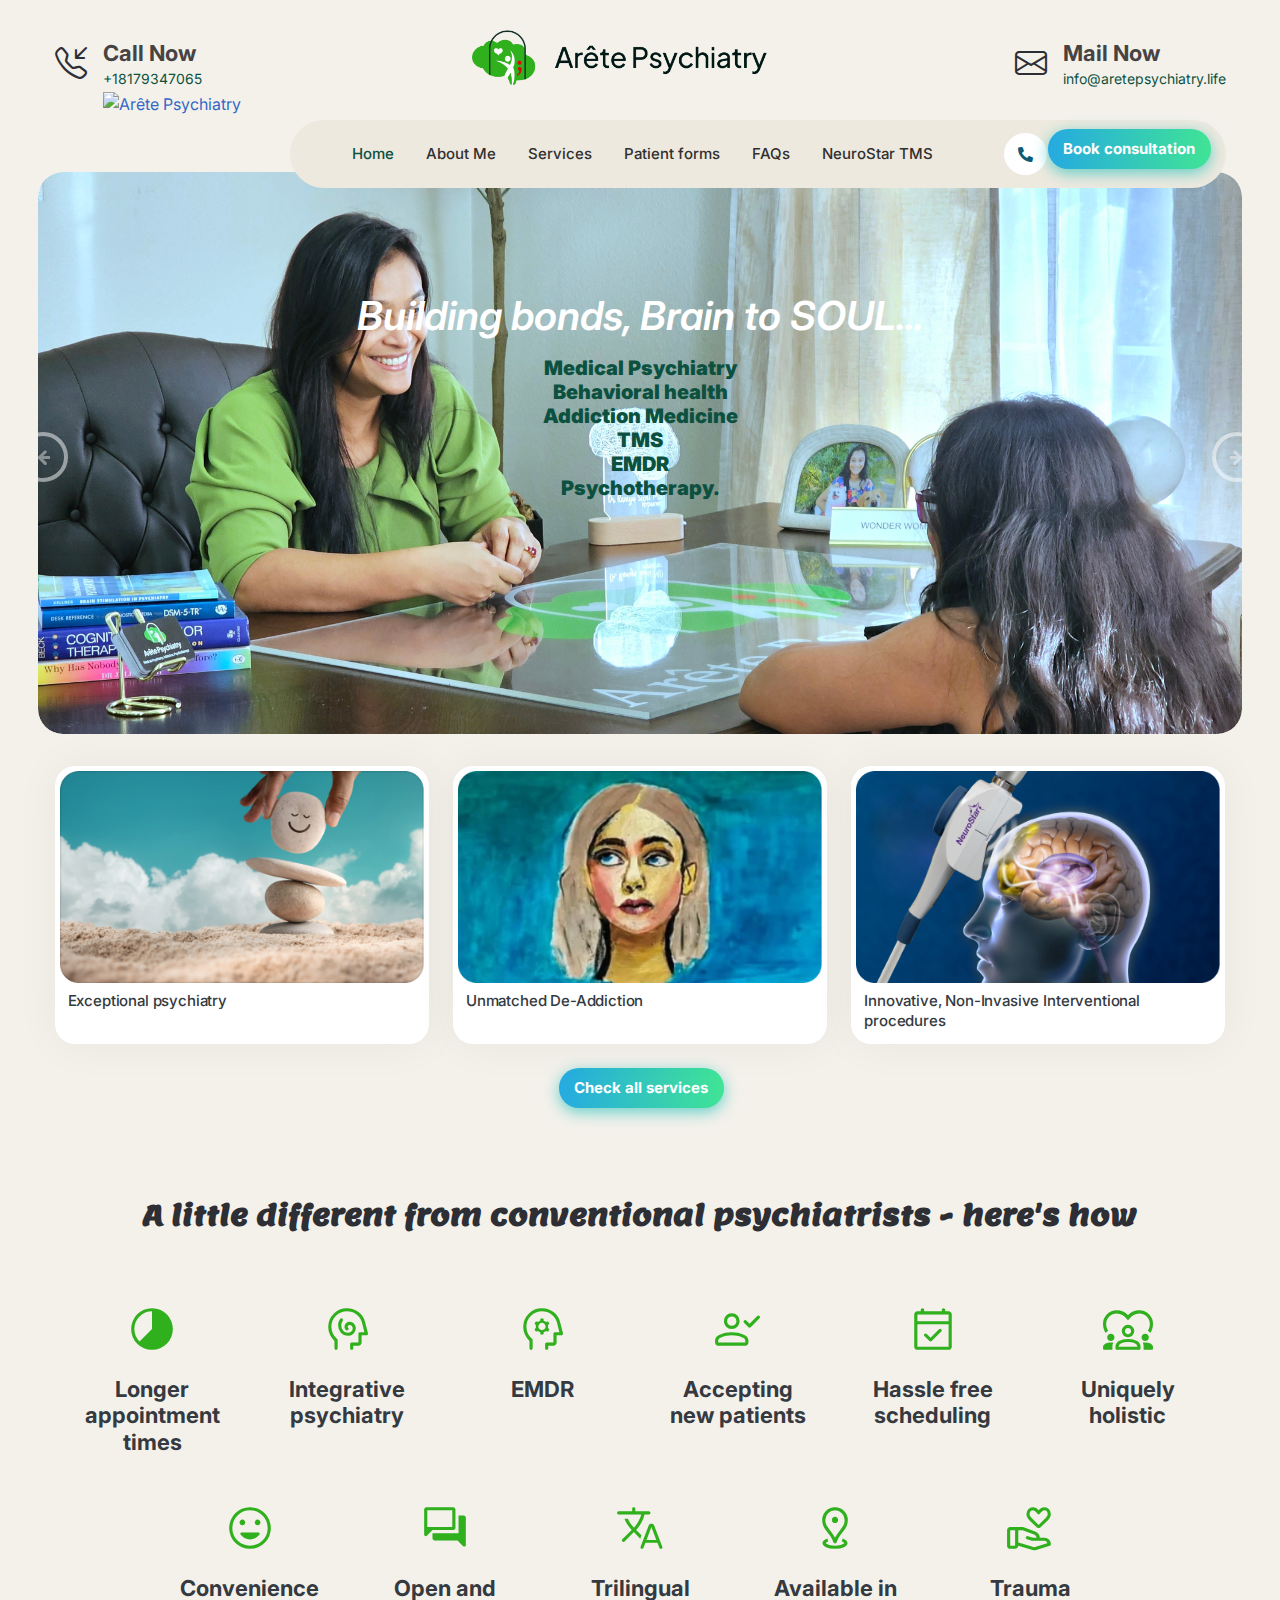
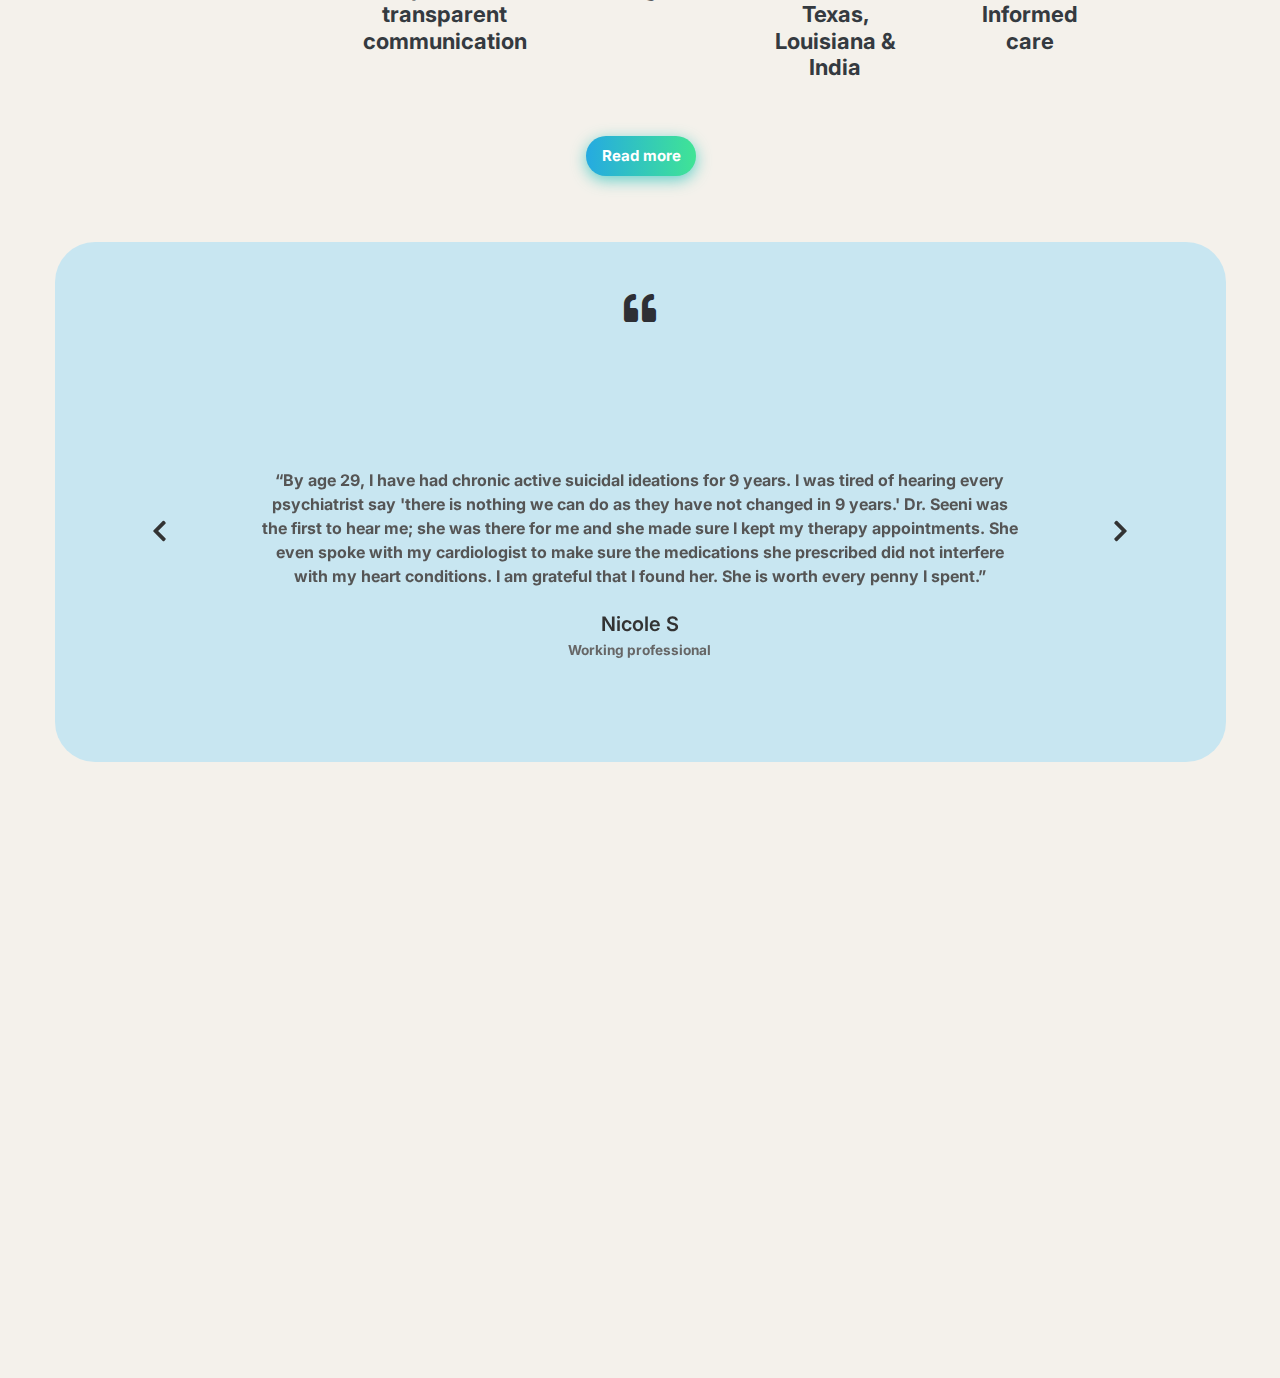
==== index.html @ b5127bcc "Update index.html" ====
<!DOCTYPE html>
<html lang="en">

<head>
    <meta charset="utf-8">
    <title>Arête Psychiatry</title>
    <link href="https://fonts.googleapis.com/css2?family=Inter:wght@400;700&display=swap" rel="stylesheet">
    <meta content="width=device-width, initial-scale=1.0" name="viewport">
    <meta content="" name="keywords">
    <meta content="" name="description">
        <meta name="description" content="At Arête, I believe that every person’s journey is unique. I offer psychiatric evaluations, De-addiction, Medication management,Psychotherapy,TMS,EMDR for adolescents, adults and family.">
        <link href=“https://aretepsychiatry.life/“ rel=”canonical”/>
    <!-- Favicon -->
    <link href="img/favicon.ico" rel="icon">

    <!-- Google Web Fonts -->
    <link rel="preconnect" href="https://fonts.googleapis.com">
    <link rel="preconnect" href="https://fonts.gstatic.com" crossorigin>

    <!-- Icon Font Stylesheet -->
    <link href="https://cdnjs.cloudflare.com/ajax/libs/font-awesome/5.10.0/css/all.min.css" rel="stylesheet">
    <link rel="stylesheet" href="https://cdn.jsdelivr.net/npm/bootstrap-icons@1.10.4/font/bootstrap-icons.css">
    <link rel="stylesheet" href="https://fonts.googleapis.com/css2?family=Material+Symbols+Rounded:opsz,wght,FILL,GRAD@24,400,1,0" />

    <!-- Libraries Stylesheet -->
    <link href="lib/animate/animate.min.css" rel="stylesheet">
    <link href="lib/owlcarousel/assets/owl.carousel.min.css" rel="stylesheet">

    <!-- Customized Bootstrap Stylesheet -->
    <link href="css/bootstrap.min.css" rel="stylesheet">

    <!-- Template Stylesheet -->
    <link href="css/style.css" rel="stylesheet">
    
    <link rel="preconnect" href="https://fonts.googleapis.com">
    <link rel="preconnect" href="https://fonts.gstatic.com" crossorigin>
    <link href="https://fonts.googleapis.com/css2?family=Lemon&family=Prosto+One&display=swap" rel="stylesheet">
<!-- Google tag (gtag.js) -->

<script async src="https://www.googletagmanager.com/gtag/js?id=G-SKR7056S4D"></script>
<script>
  window.dataLayer = window.dataLayer || [];
  function gtag(){dataLayer.push(arguments);}
  gtag('js', new Date());

  gtag('config', 'G-SKR7056S4D');
</script>

<script type="application/ld+json">
{
  "@context": "https://schema.org/",
  "@type": "WebSite",
  "name": "Arete Psychiatry",
  "url": "https://aretepsychiatry.life/",
  "potentialAction": {
    "@type": "SearchAction",
    "target": "https://aretepsychiatry.life/{search_term_string}psychiatrist in southlake texas, psychiatrist in southlake tx",
    "query-input": "required name=search_term_string"
  }
}
</script>

<script type="application/ld+json">
{
  "@context": "https://schema.org",
  "@type": "LocalBusiness",
  “@type”: “Psychiatry”,
  "name": "Arete Psychiatry",
  "image": "https://aretepsychiatry.life/img/logo-nav.png",
  "@id": "",
  "url": "https://aretepsychiatry.life/",
  "telephone": "+18179347065",
  "address": {
    "@type": "PostalAddress",
    "streetAddress": "305 Miron Drive, Southlake",
    "addressLocality": "Texas",
    "addressRegion": "TX",
    "postalCode": "76092",
    "addressCountry": "US"
  } ,
  "sameAs": "https://www.instagram.com/aretepsychiatry/" 
}
</script>


<link rel="stylesheet" href="css/fwslider.css" media="all">
	
</head>

<body>
    <!-- Spinner Start -->
    <div id="spinner"
        class="show bg-white position-fixed translate-middle w-100 vh-100 top-50 start-50 d-flex align-items-center justify-content-center">
        <div class="spinner-border text-primary" role="status" style="width: 3rem; height: 3rem;"></div>
    </div>
    <!-- Spinner End -->

    </div>
    <!-- Brand End -->
    
<div class="container-fluid bg-primary pt-4 pb-4 d-none d-lg-flex">
    <div class="container pb-2">
        <div class="d-flex align-items-center justify-content-between">
            <div class="d-flex mt-3">
                <i class="bi bi-telephone-inbound fs-2"></i>
                <div class="ms-3">
                    <h6 class="text-dark mb-0">Call Now</h6>

                  
                    <!-- Make phone number clickable -->
                    <a href="tel:+18179347065" class="btn-nkd">
                        <span>+18179347065</span>


                    </a>

                    <br>  <div> <a href='https://www.zocdoc.com/practice/ar-te-psychiatry-103509?lock=true&isNewPatient=false&referrerType=widget' target='_blank' title='Arête Psychiatry'><img src='https://offsiteSchedule.zocdoc.com/images/remote/zd_bookonline_162x48.png' alt='Arête Psychiatry' title='Arête Psychiatry' style='border:0'></a></div>
                </div>
            </div>
            <a href="index.html" class="navbar-brand">
                <img src="img/logo-nav.png" alt="" width="100%" height="56px">
            </a>                
            <div class="d-flex mt-3">
                <i class="bi bi-envelope fs-2"></i>
                <div class="ms-3">
                    <h6 class="text-dark mb-0">Mail Now</h6>
                    <!-- Make email address clickable -->
                    <a href="mailto:info@aretepsychiatry.life" class="btn-nkd">
                        <span>info@aretepsychiatry.life</span>
                    </a>
                </div>
            </div>
        </div>
    </div>
</div>

    <!-- Navbar Start -->
    <div class="container-fluid sticky-top">
        <div class="container">
            <nav class="navbar navbar-expand-lg navbar-light bg-nav py-lg-0 px-lg-3">
                <a href="index.html" class="navbar-brand">
                    <img src="img/logo-nav.png" alt="" width="100%" height="56px" id="logo-image">
                </a>
            
                <div type="button" class="navbar-toggler me-0" data-bs-toggle="collapse" data-bs-target="#navbarCollapse">
                    <span class="navbar-toggler-icon"></span>
                 </div>
                
                <div class="collapse navbar-collapse" id="navbarCollapse">
                    <div class="navbar-nav ms-auto">
                        <a href="index.html" class="nav-item nav-link active">Home</a>
                        <a href="about.html" class="nav-item nav-link">About Me</a>
                        <a href="service.html" class="nav-item nav-link">Services</a>
                        <a href="patient.html" class="nav-item nav-link">Patient forms</a>
                        <a href="faqs.html" class="nav-item nav-link">FAQs</a>
                        <a href="tms.html" class="nav-item nav-link">NeuroStar TMS</a>
                    </div>
                    <div class="ms-auto d-none d-lg-flex">
                        <a class="btn btn-sm-square btn-secondary ms-2" href="tel:817.934.7065"><i class="fas fa-phone-alt"></i></a>                    </div>
 <div class="buttons"><button class="btn-hover color-1"><a href="https://intakeq.com/new/4sfupn" target="_blank">Book consultation</a></button></div><div class="clear"></div>

</div>
</nav>
</div>
</div>
<!-- Navbar End -->

<div id="fwslider">
<div class="slider_container">

<!--slide1-->
<div class="slide"> <img src="img/carousel-7.jpg"><div class="slide_content">
<div class="slide_content_wrap"><div class="col-lg-12 text-start">
<!--<h1 class="text-white animated slideInRight mb-3">Arête Psychiatry</br></h1> -->
<h1 class="text-white animated slideInRight mb-3" ><i>Building bonds, Brain to SOUL...</i></h1>
<h5 class="text-black animated slideInRight mb-3"><b>
Medical Psychiatry<br>
Behavioral health<br>
Addiction Medicine<br>
TMS<br>
EMDR<br>
Psychotherapy.
</div></div></div></div>

<div class="slide"><img src="img/carousel-8.jpg"><div class="slide_content">
<div class="slide_content_wrap"><div class="col-lg-7 text-start"></div></div></div></div>

<!--slide2-->
<div class="slide"><img src="img/carousel-9.jpg"><div class="slide_content">
<div class="slide_content_wrap"><div class="col-lg-7 text-start"></div></div></div></div>

<!--slide3-->
<!--<div class="slide"><img src="img/carousel-11.jpg"><div class="slide_content">
<div class="slide_content_wrap"><div class="col-lg-7 text-start"></div></div></div></div>-->

<div class="slide"><img src="img/carousel-10.jpg"><div class="slide_content">
<div class="slide_content_wrap"><div class="col-lg-7 text-start"></div></div></div></div>

<div class="slide"><img src="img/carousel-12.jpg"><div class="slide_content">
<div class="slide_content_wrap"><div class="col-lg-7 text-start"></div></div></div></div>

<!--slide4-->
<div class="slide">
<video style="border-radius:25px;" width="100%" controls><source src="img/RamyaVideo.mp4" type="video/mp4" /></video></div>

<!--slideend-->
</div><div class="slidePrev"><span></span></div>
<div class="slideNext"><span></span></div></div>

<div class="clear"></div>

<br>
    <div class="btn-container" style="position: fixed; bottom: 10px; left: 50%; transform: translateX(-50%); z-index: 999; width: 93%; display: flex; justify-content: space-around;">
        <a href="tel:+18179347065" class="btn-floating-bottom"><strong>Call Now</strong></a>
        <a href="https://intakeq.com/new/4sfupn" class="btn-floating-bottom"><strong>Book consultation</strong></a>
  </div>
    
     <!-- Service Start -->
    <div class="container-fluid container-service py-2" style="top:0px;">
        <div class="container py-5 ">
            <div class="row g-4">
                <div class="col-lg-4 col-md-6 wow fadeInUp" onClick= "" data-wow-delay="0.1s" data-bs-toggle="modal" data-bs-target="#anxietyModal">
                    <div class="service-item">
                        <a href="#">
                        <img class="img-fluid w-100 mb-2" src="img/services/mental-health.png" alt="">
                        <p class="mb-2 px-2 service-text">Exceptional psychiatry</p> </a>
                    </div>
                </div>

                <!-- Anxiety Modal -->
                <div class="modal fade" id="anxietyModal" tabindex="-1" aria-labelledby="anxietyModalLabel" aria-hidden="true">
                    <div class="modal-dialog modal-dialog-centered custom-modal-dialog">
                        <div class="modal-content custom-modal-content">
                            <div class="modal-header">
                                <h5 class="modal-title" id="derpressionModalLabel">Exceptional psychiatry</h5>
                                <button type="button" class="btn-close" data-bs-dismiss="modal" aria-label="Close"></button>
                            </div>
                            <div class="modal-body">
                                <p>Most of the physicians use "Evidence based medicine"- I follow "Evidence INFORMED medicine. ". What this means is, not only do I utilize numerous publications, evidence and research, I will custom make the treatment plans for you based on your bio-psycho-socio-economic-nutrition needs. This forms a core part of "Integrative Psychiatry".
                                  <br>

With Integrative Psychiatry, the healing process reaches exponential results. The benefits for you are that you heal and grow from within. I will address the issue specific to you, in a SAFE space. I am only a resource that can help you be a better version of yourself; so there is no disruption in your relationships- be it friend, family or significant other.</p>

                            </div>
                            <div class="modal-footer">
                                <button type="button" class="btn btn-secondary" data-bs-dismiss="modal">Close</button>
                            </div>
                        </div>
                    </div>
                </div>
                <div class="col-lg-4 col-md-6 wow fadeInUp" onClick= "" data-wow-delay="0.1s" data-bs-toggle="modal" data-bs-target="#depressionModal">
                    <div class="service-item">
                            <a href="#">
                            <img class="img-fluid w-100 mb-2" src="img/services/CD.png" alt="">
                            <h6 class="mb-2 px-2 service-text">Unmatched De-Addiction</h6> </a>
                    </div>
                </div>
                
                <!-- Depression Modal -->
                <div class="modal fade" id="depressionModal" tabindex="-1" aria-labelledby="depressionModalLabel" aria-hidden="true">
                    <div class="modal-dialog modal-dialog-centered custom-modal-dialog">
                        <div class="modal-content custom-modal-content">
                            <div class="modal-header">
                                <h5 class="modal-title" id="derpressionModalLabel">Unmatched De-Addiction</h5>
                                <button type="button" class="btn-close" data-bs-dismiss="modal" aria-label="Close"></button>
                            </div>
                            <div class="modal-body">
                              <p>“Addiction is a brain disease- NOT A MORAL ISSUE”. At Arête Psychiatry, we cannot stress more on this statement. We offer evidence informed, FDA approved, treatment. Combined with therapy and lifestyle changes, it will help minimize relapse. Addiction is a disease where relapse is a rule... But so is RECOVERY.

                                  <br>
                                  Our experts at Arête, will help navigate you through this roller-coaster ride, combining medications with therapy and a very close follow up.<br>
 Our providers attend seminars on various Psychedelics from time to time, in order to provide them with the most uptodate developments in the field. This will be applied to their patients, so they can have the maximum benefits at minimal side effects. Currently, Arête offers treatment in the following addiction disorders:

 <br>
 Alcohol use disorder

 <br>
 Opioid use disorder

 <br>
 Cannabis use disorder

 <br>
 Smoking Cessation</p>
                                
                            </div>
                            <div class="modal-footer">
                                <button type="button" class="btn btn-secondary" data-bs-dismiss="modal">Close</button>
                            </div>
                        </div>
                    </div>
                </div>
                <div class="col-lg-4 col-md-6 wow fadeInUp" onClick= "" data-wow-delay="0.1s" data-bs-toggle="modal" data-bs-target="#nutritionModal">
                    <div class="service-item">
                        <a href="tms.html">
                        <img class="img-fluid w-100 mb-2" src="img/services/Property 1=Variant21.png" alt="">
                        <h6 class="mb-2 px-2 service-text">Innovative, Non-Invasive Interventional procedures</h6></a>
                    </div>
                </div>
                <!-- Nutrition Modal -->
                
                
                <div class="d-flex justify-content-center mt-4">
<div class="buttons"><button class="btn-hover color-1"><a href="service.html" >Check all services</a></button></div>                </div>
       
              
        </div>
    </div>
    <!-- Service End -->

    


   
   

<!-- Features Start -->
<div class="container-fluid py-5">
    <div class="container ">
        <div class="row justify-content-center">
            <div class="col-lg-12 col-sm-12 col-md-12 ">
                <div class="text-center pb-4 wow fadeIn ">
                    <h3 style="font-family: Lemon"><b> A little different from conventional psychiatrists - here's how</b></h3>
                </div>
            </div>
        </div>

        <div class="row justify-content-center g-0">
            <div class="col-lg-2 col-sm-2 col-md-3 wow fadeIn" data-wow-delay="0.1s">
                <div class="h-100 p-3 text-center">
                    <div class="mb-3">
                        <span class="material-symbols-rounded" style="font-size: 50px; color: #30B01D;">
                            clock_loader_60
                            </span>                    </div>
                    <h6 class="mb-3" style="color: var(--bs-gray-dark);">Longer appointment<br>times</h6>
                </div>
            </div>

            <div class="col-lg-2 col-sm-2 col-md-3 wow fadeIn" data-wow-delay="0.3s">
                <div class="text-center h-100 p-3">
                    <div class="mb-3">
                        <span class="material-symbols-rounded" style="font-size: 50px; color: #30B01D;">cognition</span>
                    </div>
                    <h6 class="mb-3" style="color: var(--bs-gray-dark);">Integrative<br>psychiatry</h6>
                </div>
            </div>

            <div class="col-lg-2 col-sm-2 col-md-3 wow fadeIn" data-wow-delay="0.3s">
                <div class="text-center h-100 p-3">
                    <div class="mb-3">
                        <span class="material-symbols-rounded" style="font-size: 50px; color: #30B01D;">psychology</span>
                    </div>
                    <h6 class="mb-3" style="color: var(--bs-gray-dark);">EMDR</h6>
                </div>
            </div>

            <div class="col-lg-2 col-sm-2 col-md-3 wow fadeIn" data-wow-delay="0.3s">
                <div class="text-center h-100 p-3">
                    <div class="mb-3">
                        <span class="material-symbols-rounded" style="font-size: 50px; color: #30B01D;">person_check</span>
                    </div>
                    <h6 class="mb-3" style="color: var(--bs-gray-dark);">Accepting<br>new patients</h6>
                </div>
            </div>

            <div class="col-lg-2 col-sm-2 col-md-3 wow fadeIn" data-wow-delay="0.5s">
                <div class="text-center h-100 p-3">
                    <div class="mb-3">
                        <span class="material-symbols-rounded" style="font-size: 50px; color: #30B01D;">
                            event_available
                            </span>                    </div>
                    <h6 class="mb-3" style="color: var(--bs-gray-dark);">Hassle free<br>scheduling</h6>
                </div>
            </div>

            <div class="col-lg-2 col-sm-2 col-md-3 wow fadeIn" data-wow-delay="0.5s">
                <div class="text-center h-100 p-3">
                    <div class="mb-3">
                        <span class="material-symbols-rounded" style="font-size: 50px; color: #30B01D;">
                            diversity_1
                            </span>                    </div>
                    <h6 class="mb-3" style="color: var(--bs-gray-dark);">Uniquely<br>holistic</h6>
                </div>
            </div>

            <div class="col-lg-2 col-sm-2 col-md-3 wow fadeIn" data-wow-delay="0.7s">
                <div class="text-center h-100 p-3">
                    <div class="mb-3">
                        <span class="material-symbols-rounded" style="font-size: 50px; color: #30B01D;">
                            mood
                            </span>                    </div>
                    <h6 class="mb-3" style="color: var(--bs-gray-dark);">Convenience</h6>
                </div>
            </div>
            <div class="col-lg-2 col-sm-2 col-md-3 wow fadeIn" data-wow-delay="0.5s">
                <div class="text-center h-100 p-3">
                    <div class="mb-3">
                        <span class="material-symbols-rounded" style="font-size: 50px; color: #30B01D;">
                            forum
                            </span>                    </div>
                    <h6 class="mb-3" style="color: var(--bs-gray-dark);">Open and transparent <br>communication</h6>
                </div>
            </div>

            <div class="col-lg-2 col-sm-2 col-md-3 wow fadeIn" data-wow-delay="0.5s">
                <div class="text-center h-100 p-3">
                    <div class="mb-3">
                        <span class="material-symbols-rounded" style="font-size: 50px; color: #30B01D;">
                            translate
                            </span>                    </div>
                    <h6 class="mb-3" style="color: var(--bs-gray-dark);">Trilingual</h6>
                </div>
            </div>

            <div class="col-lg-2 col-sm-2 col-md-3 wow fadeIn" data-wow-delay="0.5s">
                <div class="text-center h-100 p-3">
                    <div class="mb-3">
                        <span class="material-symbols-rounded" style="font-size: 50px; color: #30B01D;">
                            distance
                            </span>                    </div>
                    <h6 class="mb-3" style="color: var(--bs-gray-dark);">Available in Texas, <br>Louisiana & India </h6>
                </div>
            </div>

            <div class="col-lg-2 col-sm-2 col-md-3 wow fadeIn" data-wow-delay="0.7s">
                <div class="text-center h-100 p-3">
                    <div class="mb-3">
                        <span class="material-symbols-rounded" style="font-size: 50px; color: #30B01D;">
                            volunteer_activism
                            </span>                    </div>
                    <h6 class="mb-3" style="color: var(--bs-gray-dark);">Trauma Informed<br>care</h6>
                </div>
            </div>

           <!-- Read More button -->

            <div class="d-flex justify-content-center mt-4">
<div class="buttons"><button class="btn-hover color-1"><a href="service.html" >Read more</a></button></div></div>
</div>

            <!-- Modal -->
            <div class="modal fade" id="readMoreModal" tabindex="-1" aria-labelledby="readMoreModalLabel" aria-hidden="true">
                <div class="modal-dialog modal-dialog-centered custom-modal-dialog">
                    <div class="modal-content custom-modal-content">
                        <div class="modal-header">
                            <h5 class="modal-title" id="readMoreModalLabel">We are a little different from conventional psychiatrists
                            </h5>
                            <button type="button" class="btn-close" data-bs-dismiss="modal" aria-label="Close"></button>
                        </div>
                        <div class="modal-body">
                            <!-- Your content here -->
                            <h5> Longer appointment times:</h5><p> The process starts with either a 75 minute, 90 minute, or 2 hour initial consultation where we go over your past treatments, current concerns, and take a deep dive together to try and understand the root of the problem. We may recommend medication, therapy, lab testing, supplements, and behavioral treatments to try and get you feeling better as efficiently and as quickly as possible. Follow-ups are a minimum of 25-30 minutes, and up to 50 minutes for more comprehensive review, or psychotherapy in addition to medical treatment.
                            So — if you are looking for both therapy and medication, aren’t sure what you need, or are just looking for someone to treat you the way YOU want to be treated, you’re in the right place.</p>
                            
                            <h5> Integrative Psychiatry:</h5><p> Supplements, plant-based medicine, and nutraceutical treatments are excellent complements or alternatives to medications. Oftentimes, these interventions allow us to use medication for a shorter time, or be able to use lower doses. We also provide and interpret functional lab testing to better investigate nutrient deficiencies and root causes of complicated or distressing symptoms.</p>
                            
                            <h5>Hassle fee scheduling:</h5><p>Sometimes one of the most frustrating things about getting medical care is not being able to get in touch with your provider when you need them. Rest assured, you will NOT have to navigate a complicated phone tree to get in touch with your provider for questions, scheduling appointments, or refills. </p>
                            <p>We have a streamlined technological system that makes it easy to get started working together, and you can contact us directly when you have questions, concerns, or a request. Forget about voicemails that seem to go into the abyss - you can get in touch with your provider directly!</p>
                            
                            
                            <h5>Convenience:</h5>
                            <p>We offer all sessions via telehealth to fit your busy schedule. We have also streamlined our online systems to make the process from initial contact to ongoing treatment intuitive and easy to navigate. </p>
                            
                            <h5>Trauma Informed Care:</h5>
                            <p>It may seem obvious that all psychiatry should be trauma-informed, but our experience is that it isn’t. Many psychiatric providers don’t think about this and they end up giving recommendations you don’t trust, because… </p>
                            
                            <ol>
                            <li>It feels like they never actually listened to you</li>
                            <li>They didn’t give you time to ask questions</li>
                            <li>They didn’t create a safe space where you felt okay to disagree with them. </li>
                            </ol>
                            
                            <p>We know how important it is to give you control, empowerment, and safety from the very beginning. We will take as much time as is needed to listen to what is important to you, make sure you understand the recommendations we’re giving, and give you the chance to ask questions, share concerns, or talk about alternatives.</p>
                            
                                                    </div>
                        <div class="modal-footer">
                            <button type="button" class="btn btn-secondary" data-bs-dismiss="modal">Close</button>
                        </div>
                    </div>
                </div>
            </div>


        </div>
    </div>
</div>
<!-- Features End -->


<!-- Testimonials start -->
    <div class="container">
      <div class="blue-container testimonial-section">
        <div class="text-center">
            <i class="fas fa-quote-left fa-2x"></i>
            <div class="section-header text-center wow fadeIn">
                <h3><b>What Clients Say!</b></h3>
            </div>
        </div>
                <div id="testimonialCarousel" class="carousel slide" data-bs-ride="carousel">
            <div class="carousel-inner">
                <div class="carousel-item active">
                    <div class="testimonial-card">
                        <p class="testimonial-text fs-5 mb-4">“By age 29, I have had chronic active suicidal ideations for 9 years. I was tired of hearing every psychiatrist say 'there is nothing we can do as they have not changed in 9 years.' Dr. Seeni was the first to hear me; she was there for me and she made sure I kept my therapy appointments. She even spoke with my cardiologist to make sure the medications she prescribed did not interfere with my heart conditions. I am grateful that I found her. She is worth every penny I spent.”</p>
                        <div class="testimonial-author">
                            <div class="author-details">
                                <h5 class="author-name pb-1">Nicole S</h5>
                                <p class="author-title">Working professional</p>
                            </div>
                        </div>
                    </div>
                </div>
                
                <div class="carousel-item">
                    <div class="testimonial-card">
                        <p class="testimonial-text fs-5 mb-4">"When my depression deepened at 16 and I started to show physical symptoms, I found Dr. Seeni. She put me on medications at minimal dosages, worked with me during the side effects, and had family sessions with us. Today, my parents are no longer ashamed of my symptoms, my confidence has significantly improved, and I have re-enrolled myself in college."</p>
                        <div class="testimonial-author">
                            <div class="author-details">
                                <h5 class="author-name pb-1">Juma F</h5>
                                <p class="author-title">College student</p>
                            </div>
                        </div>
                    </div>
                </div>

                <div class="carousel-item">
                    <div class="testimonial-card">
                        <p class="testimonial-text fs-5 mb-4">“I have been fortunate to meet Dr. Seeni today on a follow-up visit, who was able to explain my symptoms in my language, answer all my questions in simple words, and prescribe medication for me, all in the limited time she was given. I was awed at her efficiency.”</p>
                        <div class="testimonial-author">
                            <div class="author-details">
                                <h5 class="author-name pb-1">Rabia F</h5>
                                <p class="author-title">Home maker</p>
                            </div>
                        </div>
                    </div>
                </div>

                <div class="carousel-item">
                    <div class="testimonial-card">
                        <p class="testimonial-text fs-5 mb-4">“When I met Dr. Seeni, I received a startling surprise that she was very technically competent, much more than all my previous psychiatrists. Dr. Seeni was patient and provided excellent guidance for us to explore further, on my very difficult case - I have chronic severe bipolar depression since I was 27 - with no medication efficacy success - 39 medications. She has been the only MD to understand the chronic, over-the-limit dosage risks, drug negative interaction, and long-term excessive dosage organic damage risks. I was greatly impressed by the concise and overall superior treatment.”</p>
                        <div class="testimonial-author">
                            <div class="author-details">
                                <h5 class="author-name pb-1">Ronn W</h5>
                                <p class="author-title">Enterpreneur</p>
                            </div>
                        </div>
                    </div>
                </div>

                <div class="carousel-item">
                    <div class="testimonial-card">
                        <p class="testimonial-text fs-5 mb-4">“Dr. Seeni was kind and provided me with treatment and medical care, although I came in after hours for my appointment. I really appreciate her consideration and for going the extra mile for me.”</p>
                        <div class="testimonial-author">
                            <div class="author-details">
                                <h5 class="author-name pb-1">Clark C</h5>
                                <p class="author-title">Caregiver to a dementia patient</p>
                            </div>
                        </div>
                    </div>
                </div>



            </div>
            <a class="testimonial-control-prev left-arrow" href="#testimonialCarousel" role="button" data-bs-slide="prev">
                <span class="fas fa-chevron-left"></span>
            </a>
            <a class="testimonial-control-next right-arrow" href="#testimonialCarousel" role="button" data-bs-slide="next">
                <span class="fas fa-chevron-right"></span>
            </a>
            
        </div>
    </div>
    </div>
    
</div>

<!-- Testimonials end -->




 
    <!-- Footer Start -->
    <div class="container-fluid footer position-relative text-black-50 py-5 wow fadeIn" data-wow-delay="0.1s">
        <div class="container">
            <div class="row justify-content-center py-5">
                <div class="col-lg-10">
                    <div class="row g-5">
			    <br>	<div> <a href='https://www.zocdoc.com/practice/ar-te-psychiatry-103509?lock=true&isNewPatient=false&referrerType=widget' target='_blank' title='Arête Psychiatry'><img src='https://offsiteSchedule.zocdoc.com/images/remote/zd_bookonline_162x48.png' alt='Arête Psychiatry' title='Arête Psychiatry' style='border:0'></a></div><br>

                        <!-- Column 1: Links -->
                        <div class="col-md-4">
                            <h4 class="text-dark mb-3">Links</h4>
                            <ul class="list-unstyled">
                                <a href="https://www.nami.org/#" target="_blank"><li class="btn-nkd pb-1">National Alliance on Mental Illness</li></a>
                                <a href="https://www.dbsalliance.org/" target="_blank"><li class="btn-nkd pb-1">Depression and Bipolar Support Alliance</li></a>
                                <a href="https://www.nimh.nih.gov/index.shtml" target="_blank"><li class="btn-nkd pb-1">National Institute of Mental Health</li></a>
                                <a href="https://www.psychiatry.org/patients-families" target="_blank"><li class="btn-nkd pb-1">American Psychiatric Association</li></a>
                            </ul>
            
                            <p class="text-dark mb-1"><b>Crisis Resources</b></p>
                            <ul class="list-unstyled">
                                <a href="https://suicidepreventionlifeline.org/" target="_blank"><li class="btn-nkd pb-1">National Suicide Prevention Lifeline<br>(1-800-273-TALK)</li></a>
                                <a href="https://hhs.texas.gov/services/mental-health-substance-use/mental-health-crisis-services" target="_blank"><li class="btn-nkd pb-1">Texas HHS Mental Health Crisis Services</li></a>
                                <a href="http://www.mhmrtc.org/Services/Mental-Health-Services/Crisis-Relief" target="_blank"><li class="btn-nkd pb-1">MHMR Crisis Relief</li></a>
                            </ul>                    
                        </div>

                         <!-- Column 2: Office Hours -->
                         <div class="col-md-4">
                            <h4 class="text-dark mb-3">Office Hours</h4>
			
				 
                            <p>Mondays - 9AM - 3PM<br>
                                Tuesdays - 7AM - 9AM<br>
                                Wednesdays -  8AM - 6 PM<br>
                                Thursdays - 7AM - 9AM<br>
                                Fridays - 9AM - 3 PM <br></p>
                            Weekends and holidays
                                <ul class="list-unstyled">
                                    <a href="https://intakeq.com/new/4sfupn"><li class="btn-nkd">Request here</li></a>
                                </ul>                   
 <div class="buttons"><button class="btn-hover color-1"><a href="https://intakeq.com/new/4sfupn" target="_blank">Patient portal</a></button></div>                                
                            </div>



                         <!-- Column 3: Office Address -->
                         <div class="col-md-4">
                            <h4 class="text-dark mb-3">Office</h4>
                            <img class="img-fluid w-50 mb-2" src="img/logo-footer.svg" alt="">
            
                            <p><b>Address</b><br>
                            Arête Psychiatry<br>
                            305 Miron Drive,<br>
                            Southlake, TX-76092.
                            <ul class="list-unstyled">
                                <a href="https://maps.app.goo.gl/N9bVZNbTTidc713r9?g_st=iw" target="_blank"><li class="btn-nkd">Directions</li></a>
                            </ul>  </p>
                            <p><b>Contact information</b><br>
                               Phone number: 817.934.7065 <br>
                               Fax number: 817.612.3600
                            </p>
                            <div class="d-flex mt-2">
                                <a class="btn btn-lg-square btn-primary me-3" href="https://www.facebook.com/APMHC" target="_blank">
                                    <i class="fab fa-facebook-f"></i>
                                </a>
                                <a class="btn btn-lg-square btn-primary me-2" href="https://www.instagram.com/aretepsychiatry/" target="_blank">
                                    <i class="fab fa-instagram"></i>
                                </a>
                            </div>
                        </div>

                    </div>
                </div>
            </div>
        </div>
    </div>
    <!-- Footer End -->






    <!-- Copyright Start -->

    <div class="container-fluid footer position-relative text-black-50 wow fadeIn mb-6" data-wow-delay="0.1s">
        <div class="container">
            <div class="row justify-content-center">
                <div class="col-lg-10">
                    <div class="row">
                <div class="text-dark mb-5">
                    <p class="mb-0 footer-link">Copyright © 2024 Arête Psychiatry. All rights reserved.</p>
                    <a href="privacy_policy.html" class="footer-link">Privacy Policy and Medical Disclaimer</a>
                </div>
            </div>
        </div>
    </div>
   
    <!-- Copyright End -->





  
    <!-- JavaScript Libraries -->
    <script src="js/jquery.min.js"></script>
<script src="js/jquery-ui.min.js"></script>
<script src="js/fwslider.js"></script>
    <script src="https://cdn.jsdelivr.net/npm/bootstrap@5.0.0/dist/js/bootstrap.bundle.min.js"></script>

    <script src="https://stackpath.bootstrapcdn.com/bootstrap/4.5.2/js/bootstrap.bundle.min.js"></script>

    <script src="lib/wow/wow.min.js"></script>
    <script src="lib/easing/easing.min.js"></script>
    <script src="lib/waypoints/waypoints.min.js"></script>
    <script src="lib/counterup/counterup.min.js"></script>
    <script src="lib/owlcarousel/owl.carousel.min.js"></script>

    <!-- Template Javascript -->
    <script src="js/main.js"></script>
    <script>


	document.querySelector('.video-play-button').addEventListener('click', function(e) {
    e.preventDefault();
    var video = this.previousElementSibling; // Assuming the video is immediately before the button in the DOM
    if (video.paused) {
        video.play();
        this.style.display = 'none'; // Hide play button
    } else {
        video.pause();
        this.style.display = 'block'; // Show play button
    }
});
    
$(document).ready(function () {
    $('.video-play-button').click(function(e) {
        e.preventDefault();
        var video = $(this).siblings('video')[0]; // Get the video element
        if (video.paused) {
            // Play the video
            video.play();
            $(this).fadeOut(); // Hide the play button

            // Request Fullscreen for the video
            if (video.requestFullscreen) {
                video.requestFullscreen();
            } else if (video.mozRequestFullScreen) { /* Firefox */
                video.mozRequestFullScreen();
            } else if (video.webkitRequestFullscreen) { /* Chrome, Safari & Opera */
                video.webkitRequestFullscreen();
            } else if (video.msRequestFullscreen) { /* IE/Edge */
                video.msRequestFullscreen();
            }
        }
    });

    // Listen for the video being paused or ended
    $('video').on('pause ended', function() {
        $(this).siblings('.video-play-button').fadeIn(); // Show the play button again
    });
});


    </script>


</body>

</html>
---- css/style.css ----
/********** Template CSS **********/
.back-to-top {
  position: fixed;
  display: none;
  right: 30px;
  bottom: 30px;
  z-index: 99;
  opacity: 0% !important;
}

.body-modal-open {
  overflow: hidden;
  position: fixed;
  width: 100%;
}

.fw-medium {
  font-weight: 500;
}

.blue-container {
  background-color: #c8e6f1;
}

/*** Spinner ***/
#spinner {
  opacity: 0;
  visibility: hidden;
  transition: opacity 0.5s ease-out, visibility 0s linear 0.5s;
  z-index: 99999;
}

#spinner.show {
  transition: opacity 0.5s ease-out, visibility 0s linear 0s;
  visibility: visible;
  opacity: 1;
}

/*** Button ***/
.btn {
  transition: 0.5s;
  font-weight: 500;
}

.btn.btn-primary {
  font-size: 15px;
  padding: 1.35em !important;
}

.btn.btn-primary:hover {
  background-color: #30b01d; /* Changes the background color on hover */
  border-color: #30b01d;
}

.btn-primary,
.btn-outline-primary:hover {
  color: var(--bs-light);
}

.btn.btn-secondary {
  font-size: 15px;
  padding: 1.35em !important;
  background-color: #ffffff;
}

.btn-secondary:hover,
.btn-outline-secondary:hover {
  background-color: #30b01d !important;
}

.btn-square {
  width: 38px;
  height: 38px;
}

.btn-sm-square {
  width: 32px;
  height: 32px;
}

.btn-lg-square {
  width: 32px;
  height: 32px;
}

.btn-square,
.btn-sm-square,
.btn-lg-square {
  padding: 0;
  display: flex;
  align-items: center;
  justify-content: center;
  border-radius: 50px;
  font-weight: normal;
}

.icon-box-primary,
.icon-box-light {
  position: relative;
  padding: 0 0 10px 10px;
  z-index: 1;
}

.icon-box-primary i,
.icon-box-light i {
  font-size: 60px;
  line-height: 0;
}

.icon-box-primary::before,
.icon-box-light::before {
  position: absolute;
  content: "";
  width: 35px;
  height: 35px;
  left: 0;
  bottom: 0;
  border-radius: 35px;
  transition: 0.5s;
  z-index: -1;
}

.icon-box-primary::before {
  background: var(--bs-primary);
}

.icon-box-light::before {
  background: var(--bs-light);
}

.btn-nkd {
  background: none;
  font-family: inter;
  font-size: 14px;
  border: none;
  padding: 0;
  cursor: pointer;
  outline: inherit;
  color: #0c513f;
  transition: all 0.3s ease; /* Smooth transition for hover effects */
}

.btn-nkd:hover {
  color: #0c513f; /* Change text color on hover */
  cursor: pointer; /* Change cursor to indicate clickable */
  text-decoration: underline; /* Add underline to indicate it's a link */
  transform: scale(1.02); /* Slightly scale up on hover */
}

.carousel-item-bg {
  background: url("img/carousel-4.jpg") no-repeat center center;
  background-size: cover; /* This ensures the image covers the entire div */
}

/* Adjustments for mobile screens */
@media (max-width: 768px) {
  .carousel-item-bg {
    background-position: center; /* Adjust this value to focus on a specific part of the image */
    background-size: 150%; /* Adjust the background size as needed */
  }
  .mobile-top-padding {
    padding-top: 20px; /* Top padding for mobile screens */
  }
}

.nkd-icon {
  /* Style your icon here. For example: */
  font-size: 14px;
  color: #0c513f;
}
/*modal*/
.custom-modal-dialog {
  max-width: 90%; /* Responsive width */
}

.custom-modal-content {
  border-radius: 15px; /* Rounded corners */
}

.custom-modal-button {
  border-radius: 100px; /* Rounded corners for the button */
}

/* footer links*/
.footer-link {
  color: rgba(72, 67, 67, 0.75) !important;
  font-family: Inter;
  font-size: 13px;
  font-style: normal;
  font-weight: 400;
  line-height: normal;
}

.footer-link.hover {
  color: #0c513f !important;
  text-decoration: underline;
}

#logo-image {
  display: none; /* Hide by default */
}

@media (max-width: 992px) {
  #logo-image {
    display: block; /* Show only on screens smaller than 992px */
  }
}

/*** Navbar ***/
.sticky-top {
  top: -100px;
  transition: 0.5s;
}
.navbar .navbar-nav .nav-link {
  margin-right: 32px;
  padding: 20px 0;
  color: var(--bs-dark);
  font-size: 15px;
  font-weight: 500;
  outline: none;
}

.navbar .navbar-nav c .navbar .navbar-nav .nav-link.active {
  color: #0c513f;
  font-weight: 500 !important;
}

.nav-link.active {
  color: #0c513f !important; /* Or any green shade you prefer */
}

@media (max-width: 408px) {
  .navbar-nav .nav-link {
    font-size: 12px; /* Smaller font size */
    padding: 5px 10px; /* Reduced padding */
  }

  .navbar-brand img {
    max-width: 200px; /* Smaller logo width */
    height: auto; /* Maintain aspect ratio */
  }

  .navbar-toggler {
    padding: 5px; /* Smaller toggler padding */
  }

  /* Other styles as needed */
}

@media (min-width: 409px) and (max-width: 767px) {
  .navbar-nav .nav-link {
    font-size: 12px; /* Smaller font size */
    padding: 5px 10px; /* Reduced padding */
  }

  .navbar-brand img {
    max-width: 220px; /* Smaller logo width */
    height: auto; /* Maintain aspect ratio */
  }

  .navbar-toggler {
    padding: 5px; /* Smaller toggler padding */
  }

  /* Other styles as needed */
}

@media (min-width: 991px) {
  .navbar-nav .nav-link {
    font-size: 12px; /* Smaller font size */
    padding: 5px 10px; /* Reduced padding */
  }
  .navbar-toggler {
    padding: 5px; /* Smaller toggler padding */
  }

  /* Other styles as needed */
}

.navbar .dropdown-toggle::after {
  border: none;
  content: "\f107";
  font-family: "Font Awesome 5 Free";
  font-weight: 900;
  vertical-align: middle;
  margin-left: 8px;
}

@media (max-width: 991.98px) {
  .navbar .navbar-nav .nav-link {
    margin-right: 0;
    padding: 24px;
  }

  .navbar .navbar-nav {
    margin-top: 15px;
  }
}

@media (min-width: 992px) {
  .sticky-top {
    margin-top: -44px;
  }

  .navbar {
    height: 68px;
  }

  @media (min-width: 1024px) and (max-width: 1285px) {
    .navbar {
      width: 100%; /* Adjust this value as needed */
      margin: 0 auto; /* This centers the navbar if it's not full width */
    }
    /* Additional styles if needed */
  }

  .navbar .nav-item .dropdown-menu {
    display: block;
    border: none;
    margin-top: 0;
    top: 150%;
    opacity: 0;
    visibility: hidden;
    transition: 0.5s;
  }

  .navbar .nav-item:hover .dropdown-menu {
    top: 100%;
    visibility: visible;
    transition: 0.5s;
    opacity: 1;
  }
}

/*** Header ***/
@media (min-width: 992px) {
  .header-carousel,
  .page-header {
    margin-top: -50px;
  }
}

/***custm testimonials ***/
.testimonial-section {
  position: relative;
  padding: 50px;
  text-align: center;
  border-radius: 40px;
  height: 520px; /* Set a fixed height */
}

.testimonial-header {
  color: #0c513f !important;
}

#testimonialCarousel {
  position: relative;
  height: 100%; /* Ensure this takes the full height of the parent */
}

@media screen and (max-width: 768px) {
  /* Adjust the max-width as per your mobile breakpoint */
  .testimonial-section {
    position: relative;
    width: 100%;
    padding: 0;
    margin: 0;
    padding-bottom: 40px;
    padding-top: 40px;
    height: 660px; /* Set a fixed height */
  }
  .testimonialCarousel {
    width: 100%;
  }
  .testimonial-control-prev, .testimonial-control-next {
  position: absolute;
  top: 10%;
  z-index: 1000; /* Ensure they are above other content */
  }

}

.testimonial-card {
  padding: 20px;
  margin: 0 auto; /* Centering the card */
  max-width: 800px; /* Adjust max-width as needed */
  min-width: 300px;
  
}

.testimonial-text {
  font-size: 1rem !important;
  color: #555;
}

.testimonial-author {
  display: flex;
  justify-content: center;
  align-items: center;
  flex-direction: column;
  margin-top: 20px;
}

.author-details {
  text-align: center;
}

.author-name {
  margin: 0;
  color: #333;
}

.author-title {
  margin: 0;
  font-size: 0.85em;
  color: #666;
}

.testimonial-control-prev-icon,
.testimonial-control-next-icon,
.testimonial-control-prev span,
.testimonial-control-next span {
  background-image: none; /* Remove default arrows */
  color: #0c513f; /* Apply your color */
  font-size: 20px; /* Adjust size as needed */
}
#testimonialCarousel {
  position: relative;
}

/* Basic styling and positioning for arrows */
.testimonial-control-prev, .testimonial-control-next {
  position: absolute;
  top: 20%;
  transform: translateY(-50%);
  z-index: 1000; /* Ensure they are above other content */
}

.testimonial-control-prev {
  left: 10px;
}

.testimonial-control-next {
  right: 10px;
}

#testimonialCarousel .carousel-inner {
  overflow: hidden; /* This prevents large testimonials from pushing the arrows */
}

/* Optional: Adjust arrow size, color, etc. */
.testimonial-control-prev span, .testimonial-control-next span {
  font-size: 24px; /* Adjust arrow size */
  color: #333; /* Adjust arrow color */
}




/* Custom CSS for Carousel Arrows on Small Screens */
@media (max-width: 767px) {
  .testimonial-control-prev,
  .testimonial-control-next {
    position: absolute;
    top: 50%; /* Align vertically */
    transform: translateY(-50%);
  }

  .testimonial-control-prev {
    left: -30px; /* Align to the left edge */
  }

  .testimonial-control-next {
    right: -30px; /* Align to the right edge */
  }

  .testimonial-text {
    font-size: 14px !important;
    color: #555;
  }
  .testimonial-card {
    padding: 20px;
    margin: 0 auto; /* Centering the card */
    min-width: 200px;
  }
}

/*** end ***/

.carousel-caption {
  top: 0;
  left: 0;
  right: 0;
  bottom: 0;
  display: flex;
  align-items: center;
  background: rgba(3, 27, 78, 0.3);
  z-index: 1;
}

.carousel-control-prev,
.carousel-control-next {
  width: 15%;
}

.carousel-control-prev-icon,
.carousel-control-next-icon {
  width: 1.5rem;
  height: 1.5rem;
  border-radius: 3.5rem;
}

@media (max-width: 767.98px) {
  #header-carousel .carousel-item {
    position: relative;
    min-height: 400px;
  }

  #header-carousel .carousel-item img {
    position: absolute;
    width: 100%;

  }
}
.clear{clear:both;}

/* Additional styling to ensure responsiveness and centering of the play button */

.video-play-button {
  position: absolute;
  top: 50%;
  left: 50%;
  transform: translate(-50%, -50%);
  z-index: 10;
  cursor: pointer;
  display: block;
  width: 64px; /* Adjust if necessary */
  height: 64px; /* Adjust if necessary */
}

/* Ensures the video container maintains aspect ratio and centers the video */
.carousel-item video {
  width: 100%;
  height: auto;
  position: relative;
}

/* Ensures that the video container itself is positioned relatively so that the absolute positioning of the play button is relative to it */
.carousel-item {
  position: relative;
  overflow: hidden;
}

@media (max-width: 576px) {
  /* Additional styles for smaller screens */
  .video-play-button {
      width: 48px; /* Smaller play button on smaller screens */
      height: 48px;
      position: absolute;
      top: 10%;
      left: 50%;
      z-index: 10;
      cursor: pointer;
      display: block;
  }
  .carousel-item video {
    width: 100%;
    height: 450px;
    position: relative;
  }

}





.page-header {
  /*background: linear-gradient(rgba(3, 27, 78, 0.3), rgba(3, 27, 78, 0.3)),
    url(../img/testimonial.jpg) center center no-repeat;
    background-size: cover; */
  display: flex;
  align-items: center;
  justify-content: center;
  position: relative;
  z-index: 10;
  border-radius: 20px;
}

.page-header .breadcrumb-item + .breadcrumb-item::before {
  color: var(--bs-white);
}

.page-header .breadcrumb-item,
.page-header .breadcrumb-item a {
  font-size: 18px;
  color: var(--bs-white);
}

.page-header2 {
  display: flex;
  align-items: center;
  justify-content: center;
  color: #0e5b75;
  background-color: #bce4f3;
  border-radius: 40px;
  width: 93%;
  margin: 0 auto;
  position: relative;
}
.page-header3 {
  display: flex;
  align-items: center;
  justify-content: center;
  color: #0e5b75;
  background-color: #dde9ee;
  border-radius:25px;
  width:94%;
  margin:10px auto;
  position: relative;
}

@media (max-width: 768px) {
  .page-header2 {
    margin-top:85px !important;
  }
}

/*** Features ***/
.feature {
  background: linear-gradient(rgba(3, 27, 78, 0.3), rgba(3, 27, 78, 0.3)),
    url(../img/feature.jpg) left center no-repeat;
  background-size: cover;
}

.feature-row {
  box-shadow: 0 0 45px rgba(0, 0, 0, 0.08);
}

.feature-item {
  border-color: rgba(0, 0, 0, 0.03) !important;
}

.experience .progress {
  height: 5px;
}

.experience .progress .progress-bar {
  width: 0px;
  transition: 3s;
}

.experience .nav-pills .nav-link {
  color: var(--dark);
}

.experience .nav-pills .nav-link.active {
  color: #ffffff;
}

.experience .tab-content hr {
  width: 30px;
}

/*** About ***/
.about-fact {
  width: 220px;
  height: 220px;
  box-shadow: 0 0 30px rgba(0, 0, 0, 0.1);
}

@media (min-width: 576px) {
  .about-fact.mt-n130 {
    margin-top: -130px;
  }
  
}

.btn-play {
  position: relative;
  display: block;
  box-sizing: content-box;
  width: 36px;
  height: 46px;
  border-radius: 100%;
  border: none;
  outline: none !important;
  padding: 18px 20px 20px 28px;
  background: var(--bs-primary);
}

.btn-play:before {
  content: "";
  position: absolute;
  z-index: 0;
  left: 50%;
  top: 50%;
  transform: translateX(-50%) translateY(-50%);
  display: block;
  width: 90px;
  height: 90px;
  background: var(--bs-primary);
  border-radius: 100%;
  animation: pulse-border 1500ms ease-out infinite;
}

.btn-play:after {
  content: "";
  position: absolute;
  z-index: 1;
  left: 50%;
  top: 50%;
  transform: translateX(-50%) translateY(-50%);
  display: block;
  width: 90px;
  height: 90px;
  background: var(--bs-primary);
  border-radius: 100%;
  transition: all 200ms;
}

.btn-play span {
  display: block;
  position: relative;
  z-index: 3;
  width: 0;
  height: 0;
  left: 3px;
  border-left: 30px solid #ffffff;
  border-top: 18px solid transparent;
  border-bottom: 18px solid transparent;
}

@keyframes pulse-border {
  0% {
    transform: translateX(-50%) translateY(-50%) translateZ(0) scale(1);
    opacity: 1;
  }

  100% {
    transform: translateX(-50%) translateY(-50%) translateZ(0) scale(2);
    opacity: 0;
  }
}
body {
  font-family: "Inter", sans-serif;
}


.modal-video .modal-dialog {
  position: relative;
  max-width: 800px;
  margin: 60px auto 0 auto;
}

.modal-video .modal-body {
  position: relative;
  padding: 0px;
}

.modal-video .close {
  position: absolute;
  width: 30px;
  height: 30px;
  right: 0px;
  top: -30px;
  z-index: 999;
  font-size: 30px;
  font-weight: normal;
  color: #ffffff;
  background: #000000;
  opacity: 1;
}

/*** Awards ***/
.awards-images {
  display: flex;
  align-items: flex-end;
  align-content: flex-end;
  flex-shrink: 0;
  flex-wrap: wrap;
  padding: 1rem;
}

/*** Service ***/
.container-service {
  position: relative;
}

.container-service::before {
  position: absolute;
  content: "";
  width: 100%;
  height: 100%;
  left: 0px;
  top: 0px;
  clip-path: polygon(0 0, 100% 0, 100% 30%, 0 70%);
  z-index: -1;
}

.service-item {
  position: relative;
  height: 100%;
  padding: 5px 5px;
  border-radius: 20px;
  background: var(--bs-white);
  box-shadow: 0 0 45px rgba(0, 0, 0, 0.05);
  color: #000 !important;
}

.service-item::before {
  position: absolute;
  content: "";
  width: 100%;
  height: 0;
  left: 0;
  bottom: 0;
  transition: 0.5s;
}

.service-item:hover::before {
  height: 100%;
  top: 0;
}

.service-item * {
  position: relative;
  transition: 0.5s;
  z-index: 1;
}

.service-text {
  color: var(--bs-gray-dark) !important;
  font-size: 15px;
  font-style: normal;
  font-weight: 500;
  line-height: 131%; /* 20.96px */
  letter-spacing: -0.16px;
}

.pform-title {
  color: #2e2f35 !important;
  font-size: 16px;
  font-style: normal;
  font-weight: 600;
  line-height: 151%; /* 20.96px */
  letter-spacing: -0.16px;
}

.bod-sm {
  color: #2e2f35 !important;
  font-family: Inter;
  font-size: 14px !important;
  font-style: normal;
  font-weight: 400;
  line-height: 140%; /* 19.6px */
}

.service-item:hover h5,
.service-item:hover p {
}

.service-item:hover .icon-box-primary::before {
  background: var(--bs-dark);
}

.service-item:hover .icon-box-primary i {
  color: var(--bs-white) !important;
}

/*** Team ***/
.container-team {
  position: relative;
}

.container-team::before {
  position: absolute;
  content: "";
  background: var(--bs-light);
  width: 100%;
  height: 100%;
  left: 0px;
  top: 0px;
  clip-path: polygon(0 70%, 100% 30%, 100% 100%, 0% 100%);
  z-index: -1;
}

.team-item {
  background: var(--bs-white);
  box-shadow: 0 0 45px rgba(0, 0, 0, 0.05);
}

.team-item .team-social {
  position: absolute;
  width: 0;
  height: 100%;
  top: 0;
  right: 0;
  transition: 0.5s;
  background: var(--bs-primary);
  display: flex;
  align-items: center;
  justify-content: center;
}

.team-item:hover .team-social {
  width: 100%;
  left: 0;
}

.team-item .team-social .btn {
  opacity: 0;
  transition: 0.5s;
}

.team-item:hover .team-social .btn {
  opacity: 1;
}

/*** Contact ***/
@media (min-width: 992px) {
  .contact-info::after {
    position: absolute;
    content: "";
    width: 0px;
    height: 100%;
    top: 0;
    left: 50%;
    border-left: 1px dashed rgba(255, 255, 255, 0.2);
  }
}

@media (max-width: 991.98px) {
  .contact-info::after {
    position: absolute;
    content: "";
    width: 100%;
    height: 0px;
    top: 50%;
    left: 0;
    border-top: 1px dashed rgba(255, 255, 255, 0.2);
  }
}

/*** Footer ***/
.footer {
  /*background: linear-gradient(rgba(3, 27, 78, 0.3), rgba(3, 27, 78, 0.3)),
    url(../img/footer.png) center center no-repeat;*/
  background-size: contain;
}

@media (min-width: 992px) {
  .footer::after {
    position: absolute;
    content: "";
    width: 0px;
    height: 100%;
    top: 0;
    left: 50%;
    border-left: 1px dashed rgba(255, 255, 255, 0.2);
  }
}

.footer .btn.btn-link {
  display: block;
  margin-bottom: 5px;
  padding: 0;
  text-align: left;
  color: rgba(255, 255, 255, 0.5);
  font-weight: normal;
  text-transform: capitalize;
  transition: 0.3s;
}

.footer .btn.btn-link::before {
  position: relative;
  content: "\f105";
  font-family: "Font Awesome 5 Free";
  font-weight: 900;
  color: rgba(255, 255, 255, 0.5);
  margin-right: 10px;
}

.footer .btn.btn-link:hover {
  color: var(--bs-primary);
  letter-spacing: 1px;
  box-shadow: none;
}

.copyright {
  border-top: 1px dashed rgba(255, 255, 255, 0.2);
}

.copyright a {
  color: var(--bs-white);
}

.copyright a:hover {
  color: var(--bs-primary);
}

h6{font-family:Arial, Helvetica, sans-serif;
font-size:22px;
color:#0ba98d;
font-weight:bold;
margin:0px;
}
.buttons {
margin:0px;
float:left;
text-align: center;
color:#fff;
}
.buttons a{
color:#fff;
}
.buttons a:hover{
color:#000;
}

.btn-hover {
    width:100%;
    font-size: 15px;
    font-weight:bold;
	padding:0 10px;
    color: #fc3;
    cursor: pointer;
    margin:0px 10px 10px 1px;
    height:40px;
    text-align:center;
    border: none;
    background-size: 300% 100%;
    border-radius:40px;
    moz-transition: all .4s ease-in-out;
    -o-transition: all .4s ease-in-out;
    -webkit-transition: all .4s ease-in-out;
    transition: all .4s ease-in-out;
}

.btn-hover:hover {
    background-position: 100% 0;
    moz-transition: all .4s ease-in-out;
    -o-transition: all .4s ease-in-out;
    -webkit-transition: all .4s ease-in-out;
    transition: all .4s ease-in-out;
}

.btn-hover:focus {
    outline: none;
}

.btn-hover.color-1 {
    background-image: linear-gradient(to right, #25aae1, #40e495, #30dd8a, #2bb673);
    box-shadow: 0 4px 15px 0 rgba(49, 196, 190, 0.75);
}
.btn-hover.color-9 {
    background-image: linear-gradient(to right, #25aae1, #4481eb, #04befe, #3f86ed);
    box-shadow: 0 4px 15px 0 rgba(65, 132, 234, 0.75);
}

.thum{background:#fff;
padding:4px; border:10px solid #88dad9;}
---- css/fwslider.css ----
article,aside,details,figcaption,figure,
blockquote, q { quotes: none; }

blockquote:before, blockquote:after,
q:before, q:after { content: ''; content: none; }

a { margin: 0; padding: 0; font-size: 100%; vertical-align: baseline; background: transparent; }

abbr[title], dfn[title] { border-bottom: 1px dotted; cursor: help; }

table { border-collapse: collapse; border-spacing: 0; }

input, select { vertical-align: middle; }


#fwslider {
    position: relative;
    width:94%;
	margin:auto;
	border-radius: 25px;
}

#fwslider .slider_container {
}

#fwslider .slide {
    display: none;
    position: absolute;
	border-radius: 25px;
    top:0;
    left:0;
    z-index: 0;
    width:100%;
}

#fwslider .slide img {
    width:100%;
	border-radius: 25px;
	
}

#fwslider .slidePrev {
    background-image:url("../img/left_arrow.png");
    width:50px;
    height:50px;
    float:left;
    background-position: 50% 50%;
    background-repeat: no-repeat;
    cursor: pointer;
	border:4px solid #fff;
	border-radius:50px;
    position: absolute;
    top:50%;
    left:-50px;
    opacity:0.5;
    z-index: 10;
}

#fwslider .slidePrev:hover {
    border:6px solid #cdcdcd;
	background:#fff;
    width:50px;
    height:50px;
	border-radius:50px;
    position: absolute;
    top:50%;
    left:-50px;
	background-image:url("../img/left_arrow2.png");
    z-index: 10;
	background-position: 50% 50%;
    background-repeat: no-repeat;
    cursor: pointer;
}



#fwslider .slideNext{
    background-image:url("../img/right_arrow.png");
    width:50px;
    height:50px;
    float:left;
    background-position: 50% 50%;
    background-repeat: no-repeat;
    cursor: pointer;
	border:4px solid #fff;
	border-radius:50px;
    position: absolute;
    top:50%;
    right:-50px;
    z-index: 10;
	opacity:0.5;
}

#fwslider .slideNext:hover {
    border:6px solid #cdcdcd;
	background:#fff;
    width:50px;
    height:50px;
	border-radius:50px;
    position: absolute;
    top:50%;
    right:-50px;
	background-image:url("../img/right_arrow2.png");
    z-index: 10;
	background-position: 50% 50%;
    background-repeat: no-repeat;
    cursor: pointer;
	
}


#fwslider .timers {
    height:4px;
    position: absolute;
    bottom:15px;
    right:0;
    z-index: 3;
}

#fwslider .timer {
    height:4px;
    width:40px;
    background-color: #000;
    float:left;
    margin-right: 10px;
}

#fwslider .progress {
    height:4px;
    width:0%;
    background-color: #FC3;
    float:left;
}

#fwslider .slide_content {
    top:0;
    left:0;
    position: absolute;
    width:100%;
    height:100%;
}

#fwslider .slide_content_wrap { /* Slider Text Content Container Style */
    width:500px;
	text-align:center;
    margin:14% auto;
}

#fwslider .title {  /* Slider Title Style */
    opacity: 0;
    color:#fff;     
    font-size:30px;
    background:url(../img/title_bg.png) repeat;
    padding:0px 10px 20px 10px;
    float:left;
	width:600px;
    font-family: 'Open Sans';
    font-style: normal;
    font-weight: 400;
}

#fwslider .description { /* Slider Description Style */
    opacity: 0;
    color:#fff;
    font-size:13px;
    background:url(../images/title_bg.png) repeat;
    padding:5px 10px 10px 10px;
    clear:both;
    float:left;
	width:1000px;
    margin-top:2px;
    line-height:24px;
    font-family: 'Open Sans';
    font-style: normal;
    font-weight: 400;
}
#fwslider .readmore { /* Slider Read More button Style */
    opacity: 0;
    clear:both;
    float:left;
    text-transform:uppercase;
    font-size:13px;
    color:#fff;
	background:#2e3033;
	border:1px solid #d9dee4;
    padding:7px 10px 7px 10px;
    text-decoration: none;
    margin-top:2px;
    font-family: 'Open Sans';
    font-style: normal;
    font-weight: 400;
}

#fwslider .readmore:hover {
    color:#fff;
	background:#df3535;
	border:1px solid #d9dee4;
}

/* ------------------------------- 4. Media Query Max Width 1300, Min Width 720 ------------------------------- */

@media only screen and (min-width:720px) and (max-width: 1300px) {

    #fwslider .slide_content_wrap { margin-left:0px; margin-top:10%;
	width:100%;}
    #fwslider .title { font-size:26px; }
    #fwslider .description {  font-size:12px;}

}

/* ------------------------------- 5. Media Query Max Width 719 ------------------------------- */

@media only screen and (max-width:719px) {

    #fwslider .slide_content_wrap { margin-left:0px; margin-top:7%; width:100%;}
    #fwslider .title { font-size:15px; }
    #fwslider .description {  font-size:10px;}
	
#fwslider {
    position: relative;
    width:94%;
	margin:auto;
	border-radius: 25px;
	margin-top:84px;
}
}

@media only screen and (max-width:515px) {

    #fwslider .slide_content_wrap { margin-left:0px; margin-top:7%; width:100%;}
    #fwslider .title { font-size:15px; }
    #fwslider .description {  font-size:10px;}

h5{font-size:14px;}
h1{font-size:24px; margin-top:-20px;}

	
#fwslider {
    position: relative;
    width:94%;
	margin:auto;
	border-radius: 25px;
	margin-top:84px;
}
}
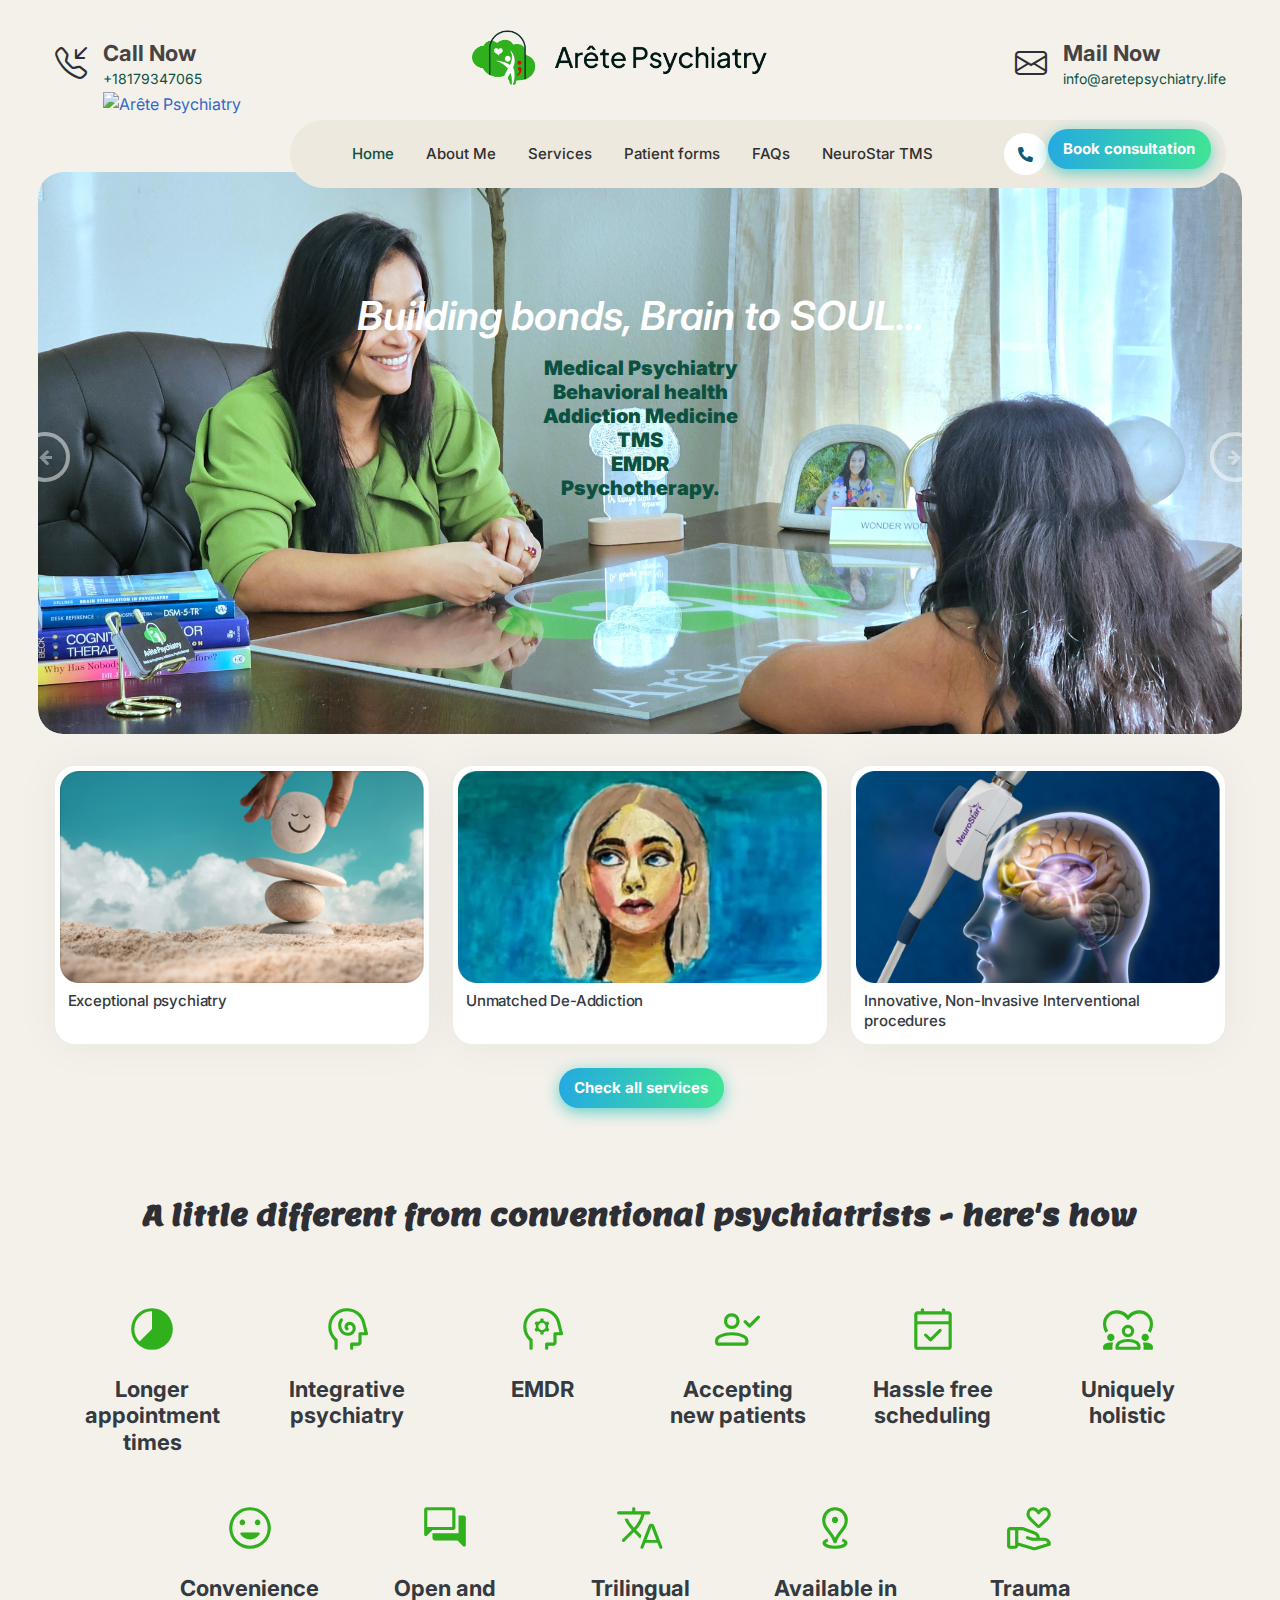
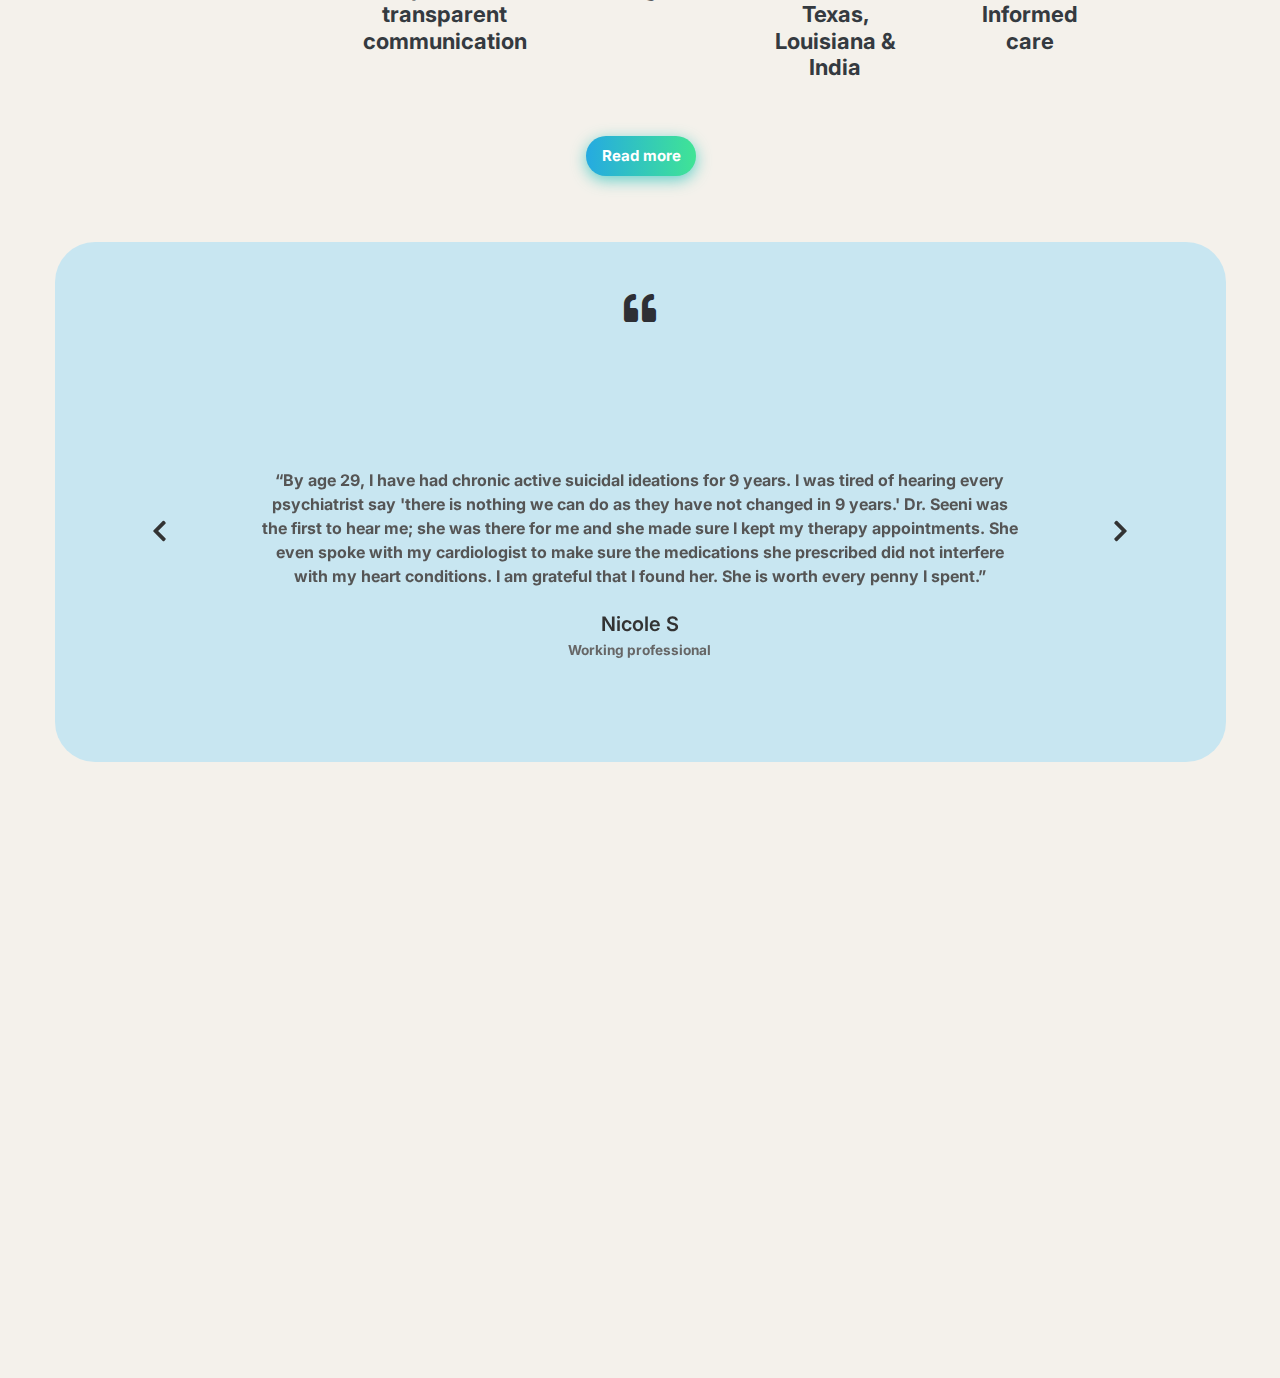
==== commit 03acb983: "Update index.html" ====
--- a/index.html
+++ b/index.html
@@ -611,11 +611,11 @@
                             <h4 class="text-dark mb-3">Office Hours</h4>
 			
 				 
-                            <p>Mondays - 9AM - 3PM<br>
-                                Tuesdays - 7AM - 9AM<br>
-                                Wednesdays -  8AM - 6 PM<br>
-                                Thursdays - 7AM - 9AM<br>
-                                Fridays - 9AM - 3 PM <br></p>
+                            <p>Mondays - 9 AM - 5 PM <br>
+                                Tuesdays - 9 AM - 5 PM <br>
+                                Wednesdays -  9 AM - 6 PM<br>
+                                Thursdays - 9 AM - 5 PM<br>
+                                Fridays - 9 AM - 5 PM <br></p>
                             Weekends and holidays
                                 <ul class="list-unstyled">
                                     <a href="https://intakeq.com/new/4sfupn"><li class="btn-nkd">Request here</li></a>
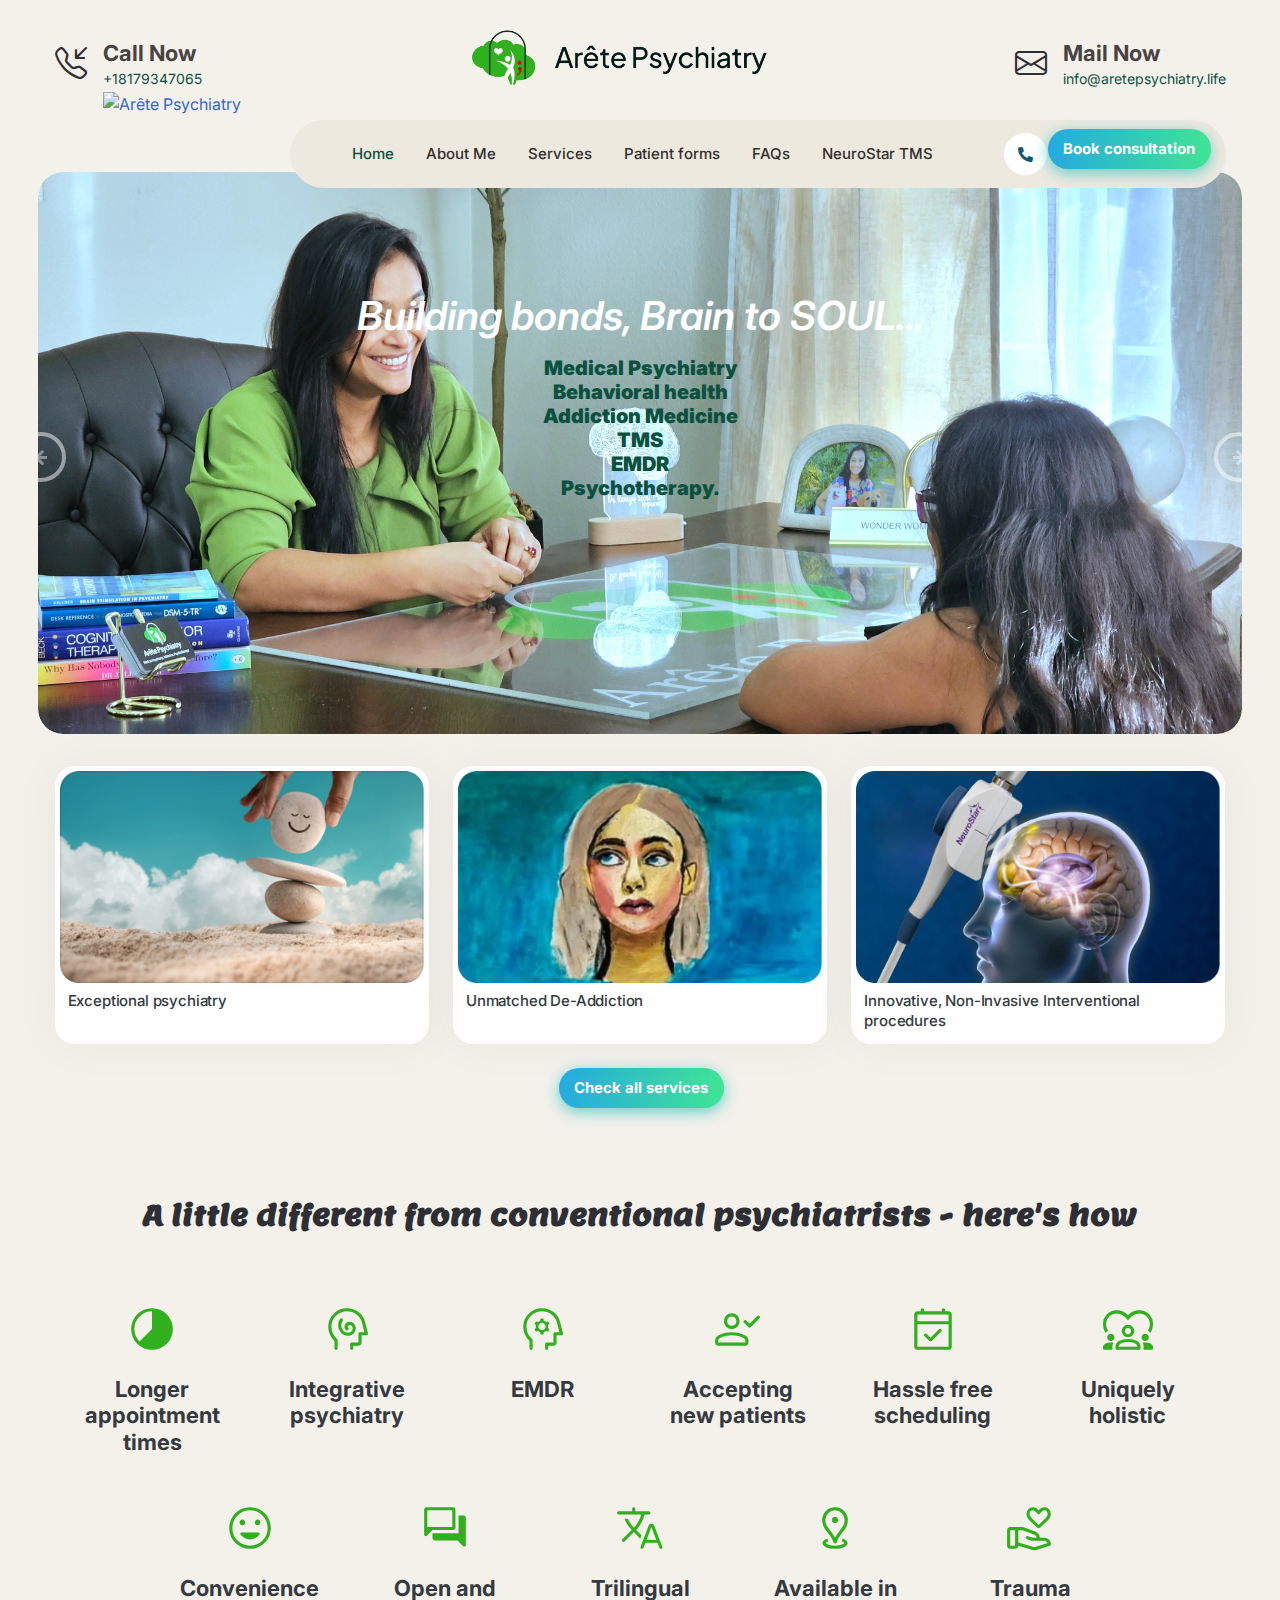
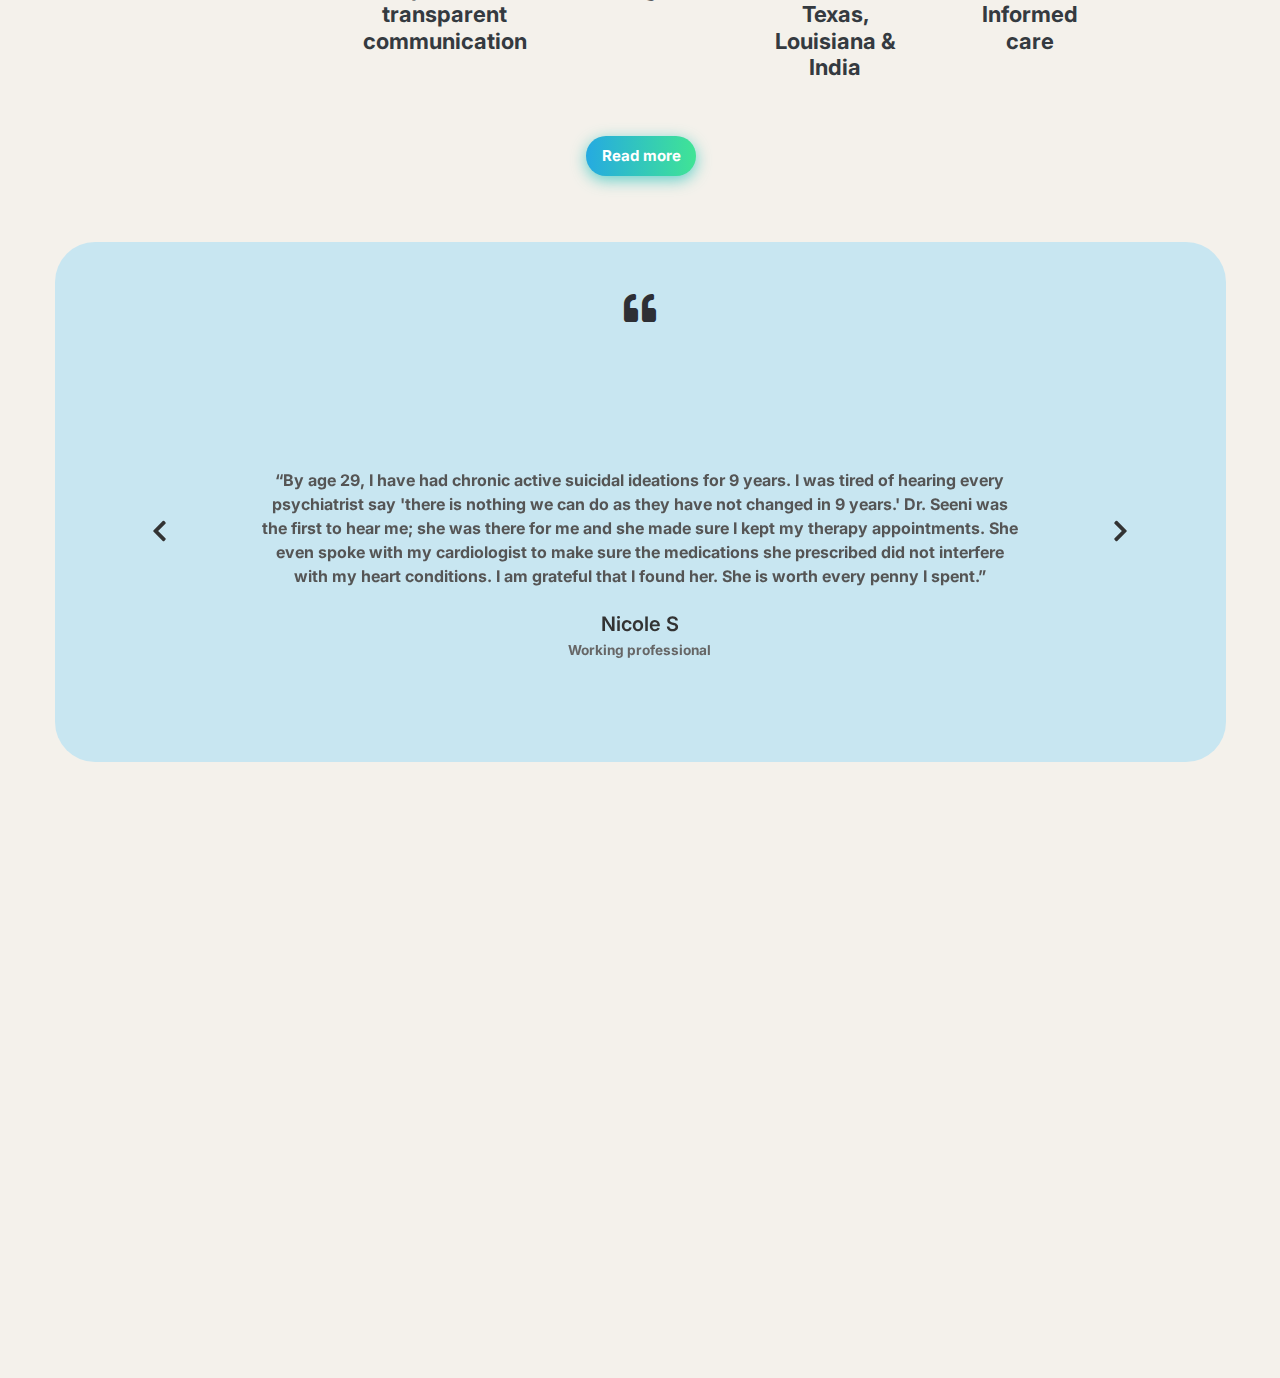
==== commit 56478738: "Update index.html" ====
--- a/index.html
+++ b/index.html
@@ -5,6 +5,7 @@
     <meta charset="utf-8">
     <title>Arête Psychiatry</title>
     <link href="https://fonts.googleapis.com/css2?family=Inter:wght@400;700&display=swap" rel="stylesheet">
+	<meta name="google-site-verification" content="6TH0GzVdwldFYflSRsWi0NjAMIQmOWmqR3O3P0oiIRc" />
     <meta content="width=device-width, initial-scale=1.0" name="viewport">
     <meta content="" name="keywords">
     <meta content="" name="description">
@@ -35,6 +36,18 @@
     <link rel="preconnect" href="https://fonts.googleapis.com">
     <link rel="preconnect" href="https://fonts.gstatic.com" crossorigin>
     <link href="https://fonts.googleapis.com/css2?family=Lemon&family=Prosto+One&display=swap" rel="stylesheet">
+
+	<!-- Google tag (gtag.js) -->
+<script async src="https://www.googletagmanager.com/gtag/js?id=G-GKBTDEFVWW"></script>
+<script>
+  window.dataLayer = window.dataLayer || [];
+  function gtag(){dataLayer.push(arguments);}
+  gtag('js', new Date());
+
+  gtag('config', 'G-GKBTDEFVWW');
+</script>
+
+	
 <!-- Google tag (gtag.js) -->
 
 <script async src="https://www.googletagmanager.com/gtag/js?id=G-SKR7056S4D"></script>
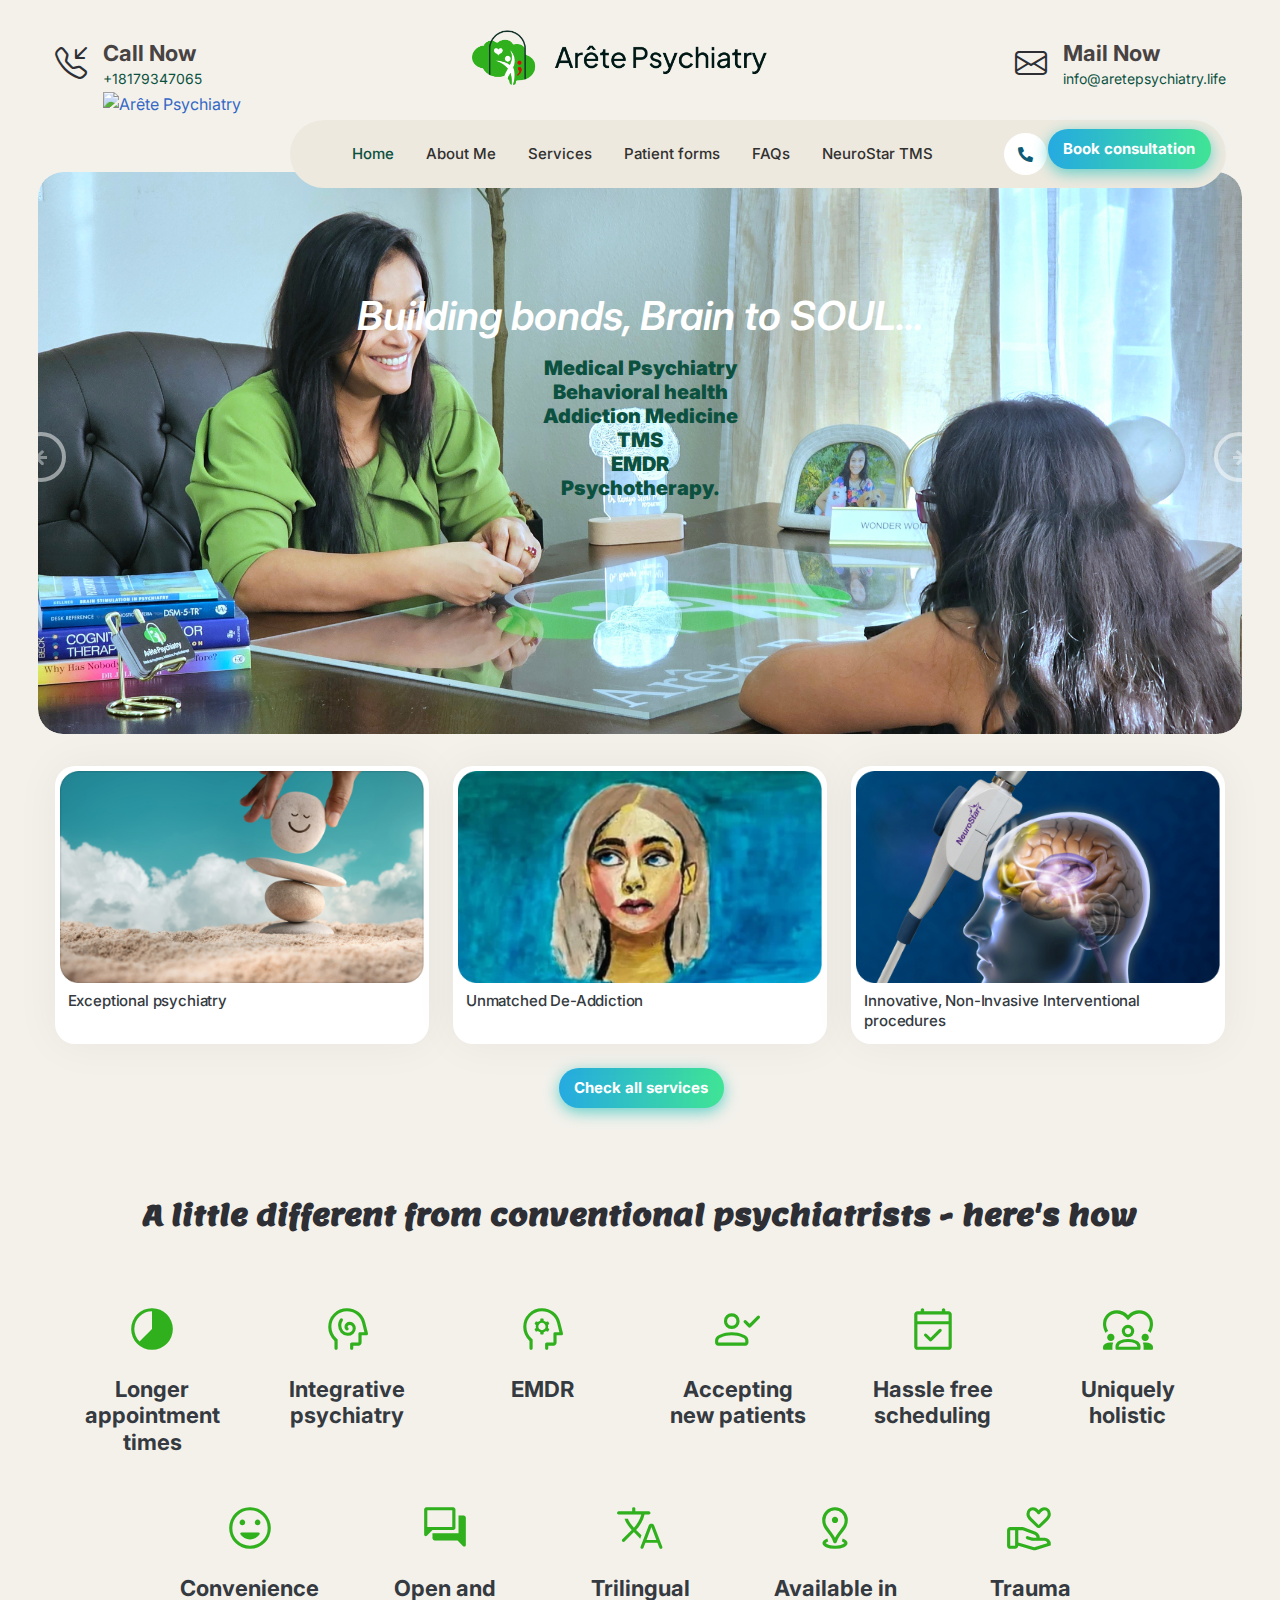
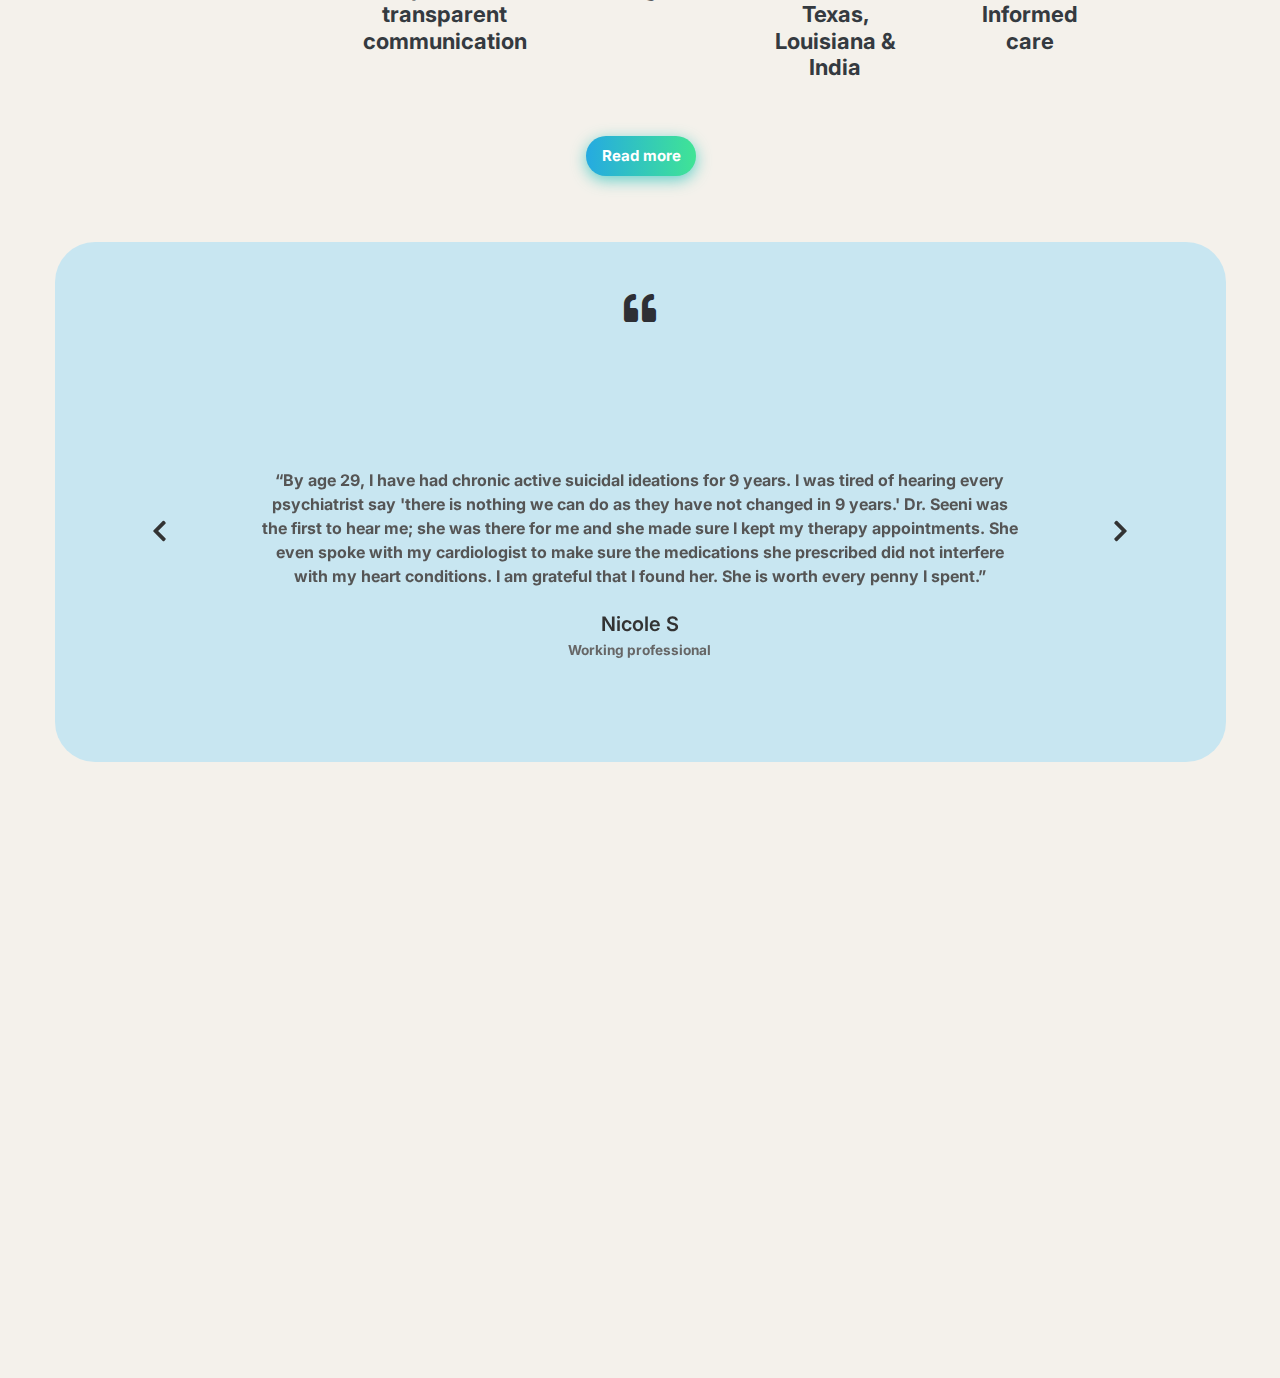
==== commit 825130f8: "Update index.html" ====
--- a/index.html
+++ b/index.html
@@ -3,12 +3,12 @@
 
 <head>
     <meta charset="utf-8">
-    <title>Arête Psychiatry</title>
+    <title>Dr. Ramya Seeni - Best Psychiatrist in Southlake, TX, USA</title>
     <link href="https://fonts.googleapis.com/css2?family=Inter:wght@400;700&display=swap" rel="stylesheet">
 	<meta name="google-site-verification" content="6TH0GzVdwldFYflSRsWi0NjAMIQmOWmqR3O3P0oiIRc" />
     <meta content="width=device-width, initial-scale=1.0" name="viewport">
-    <meta content="" name="keywords">
-    <meta content="" name="description">
+    <meta content="" name="psychiatrists near me, southlake psychiatrist, what psychiatrist do, psychiatrist for anxiety, medicaid psychiatrist">
+    <meta content="" name="Discover top-quality psychiatric care with Dr. Ramya Seeni, the leading psychiatrist in Southlake, TX, USA. Find compassionate and effective treatment on our website.">
         <meta name="description" content="At Arête, I believe that every person’s journey is unique. I offer psychiatric evaluations, De-addiction, Medication management,Psychotherapy,TMS,EMDR for adolescents, adults and family.">
         <link href=“https://aretepsychiatry.life/“ rel=”canonical”/>
     <!-- Favicon -->
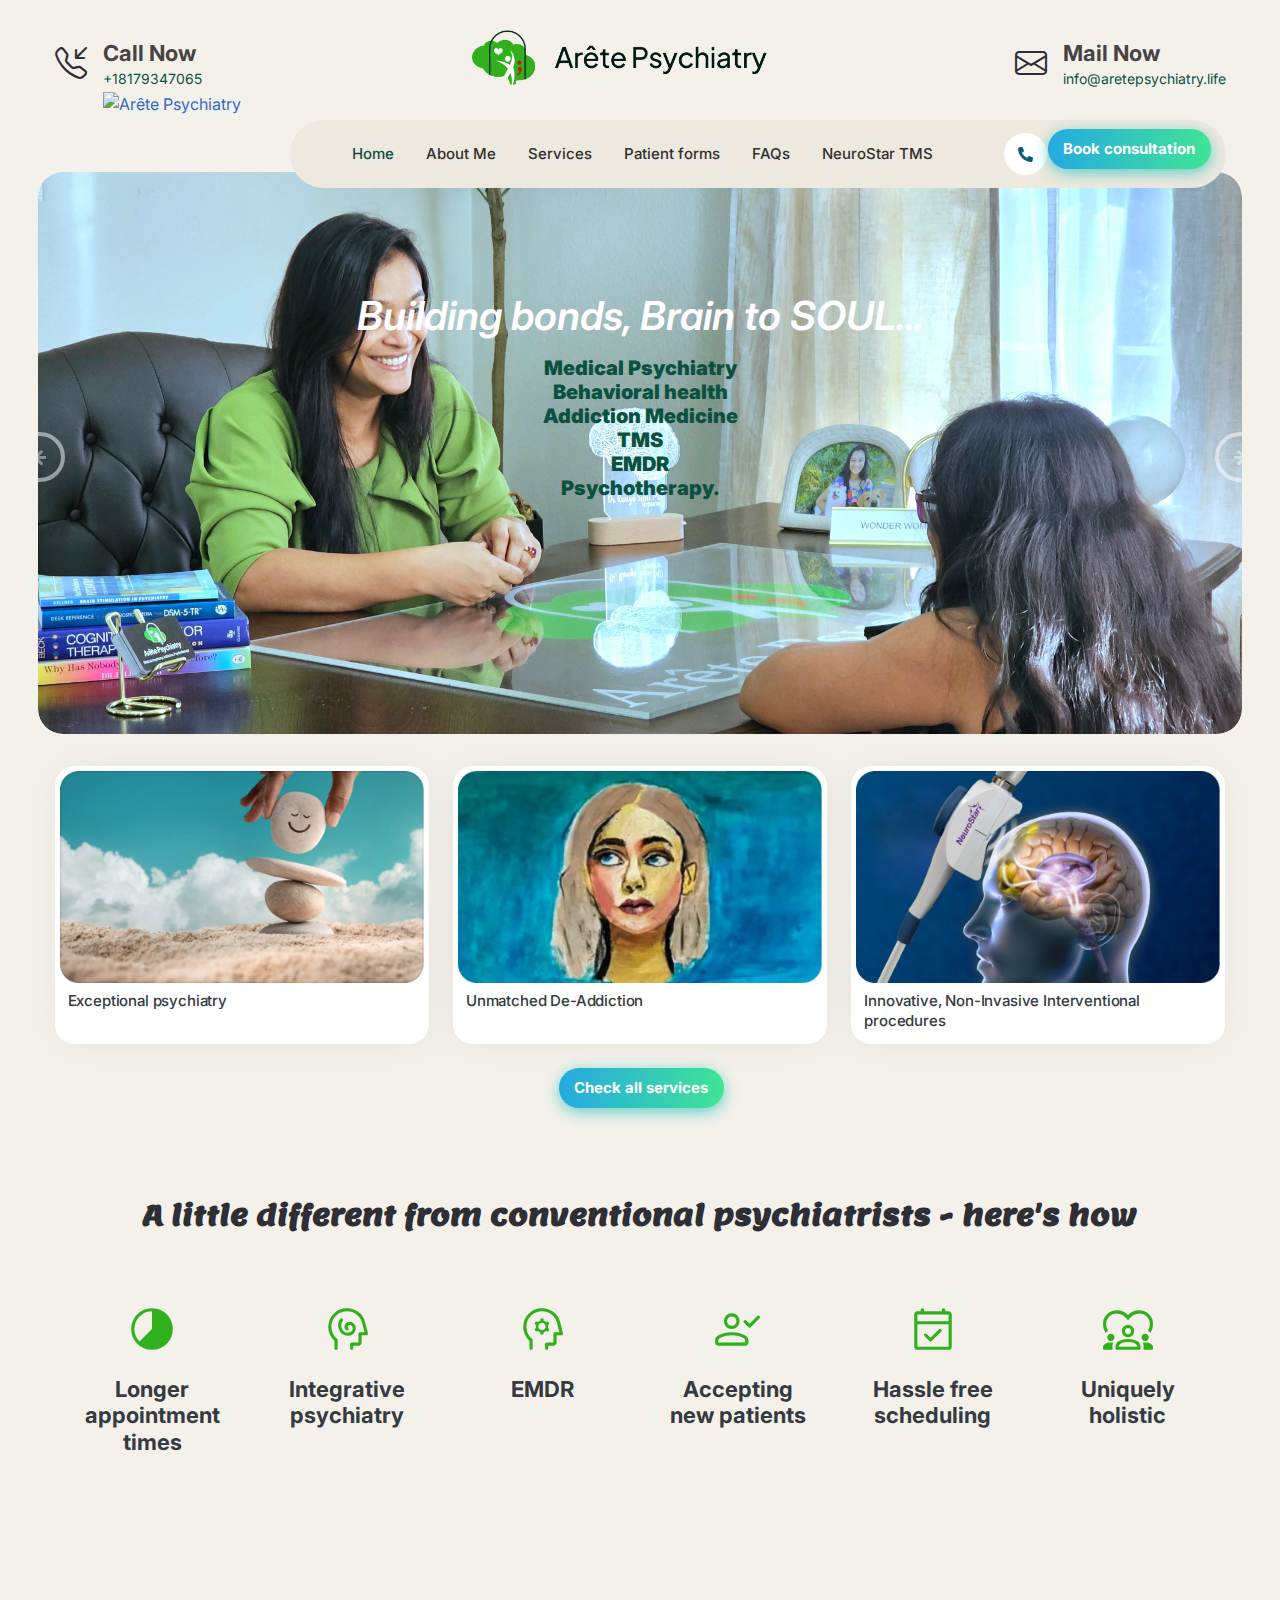
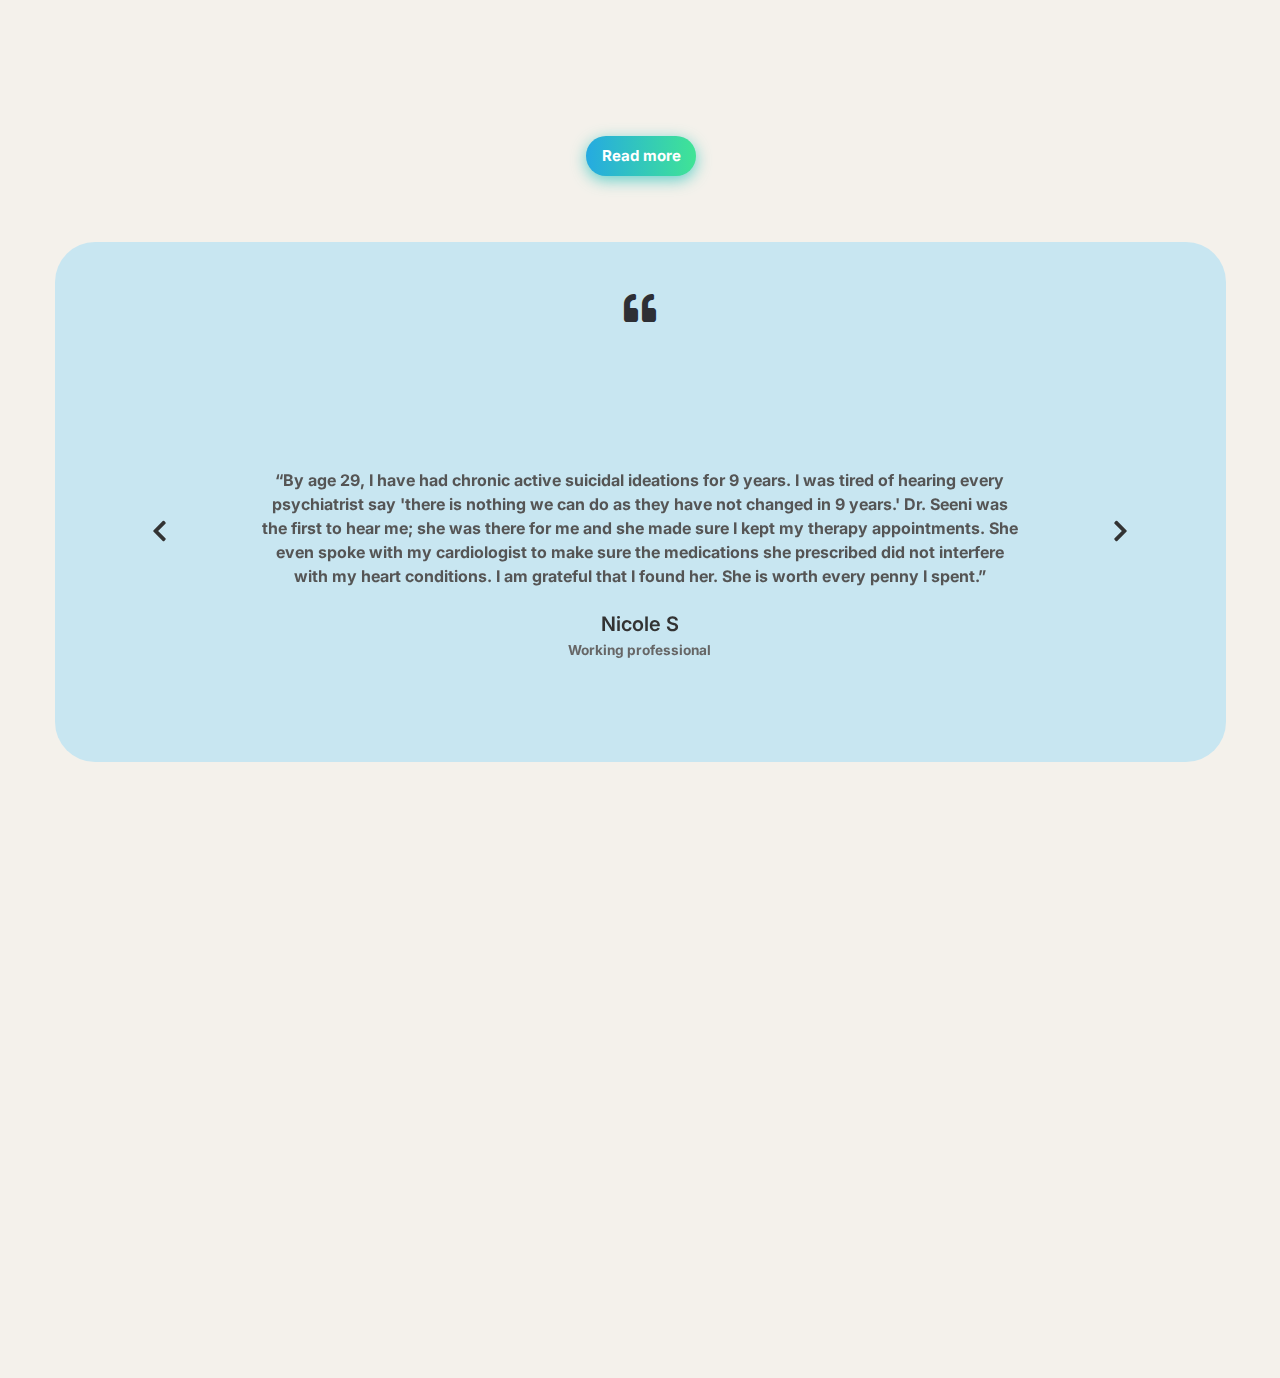
==== commit 6d9e8300: "Update index.html" ====
--- a/index.html
+++ b/index.html
@@ -7,7 +7,7 @@
     <link href="https://fonts.googleapis.com/css2?family=Inter:wght@400;700&display=swap" rel="stylesheet">
 	<meta name="google-site-verification" content="6TH0GzVdwldFYflSRsWi0NjAMIQmOWmqR3O3P0oiIRc" />
     <meta content="width=device-width, initial-scale=1.0" name="viewport">
-    <meta content="" name="psychiatrists near me, southlake psychiatrist, what psychiatrist do, psychiatrist for anxiety, medicaid psychiatrist">
+    <meta name="keywords" content="psychiatrists near me, southlake psychiatrist, what psychiatrist do, psychiatrist for anxiety, medicaid psychiatrist">
     <meta content="" name="Discover top-quality psychiatric care with Dr. Ramya Seeni, the leading psychiatrist in Southlake, TX, USA. Find compassionate and effective treatment on our website.">
         <meta name="description" content="At Arête, I believe that every person’s journey is unique. I offer psychiatric evaluations, De-addiction, Medication management,Psychotherapy,TMS,EMDR for adolescents, adults and family.">
         <link href=“https://aretepsychiatry.life/“ rel=”canonical”/>
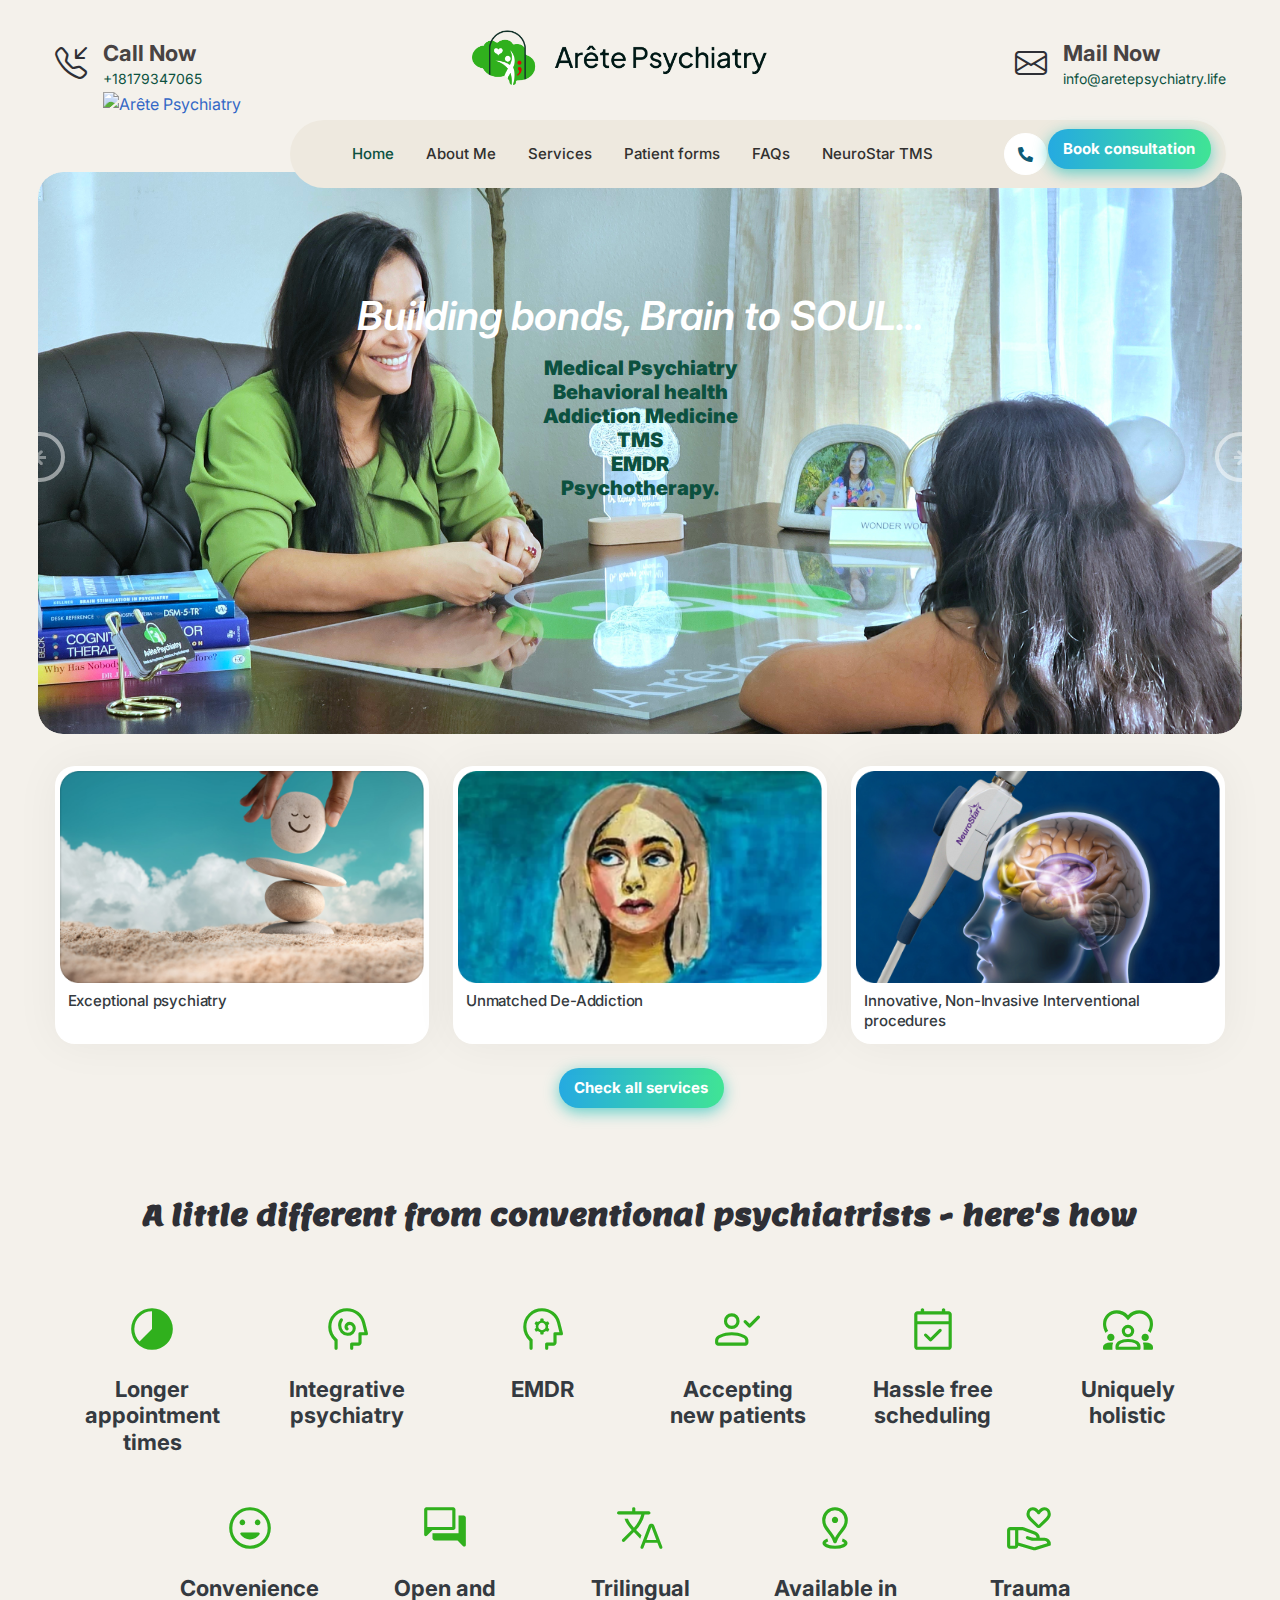
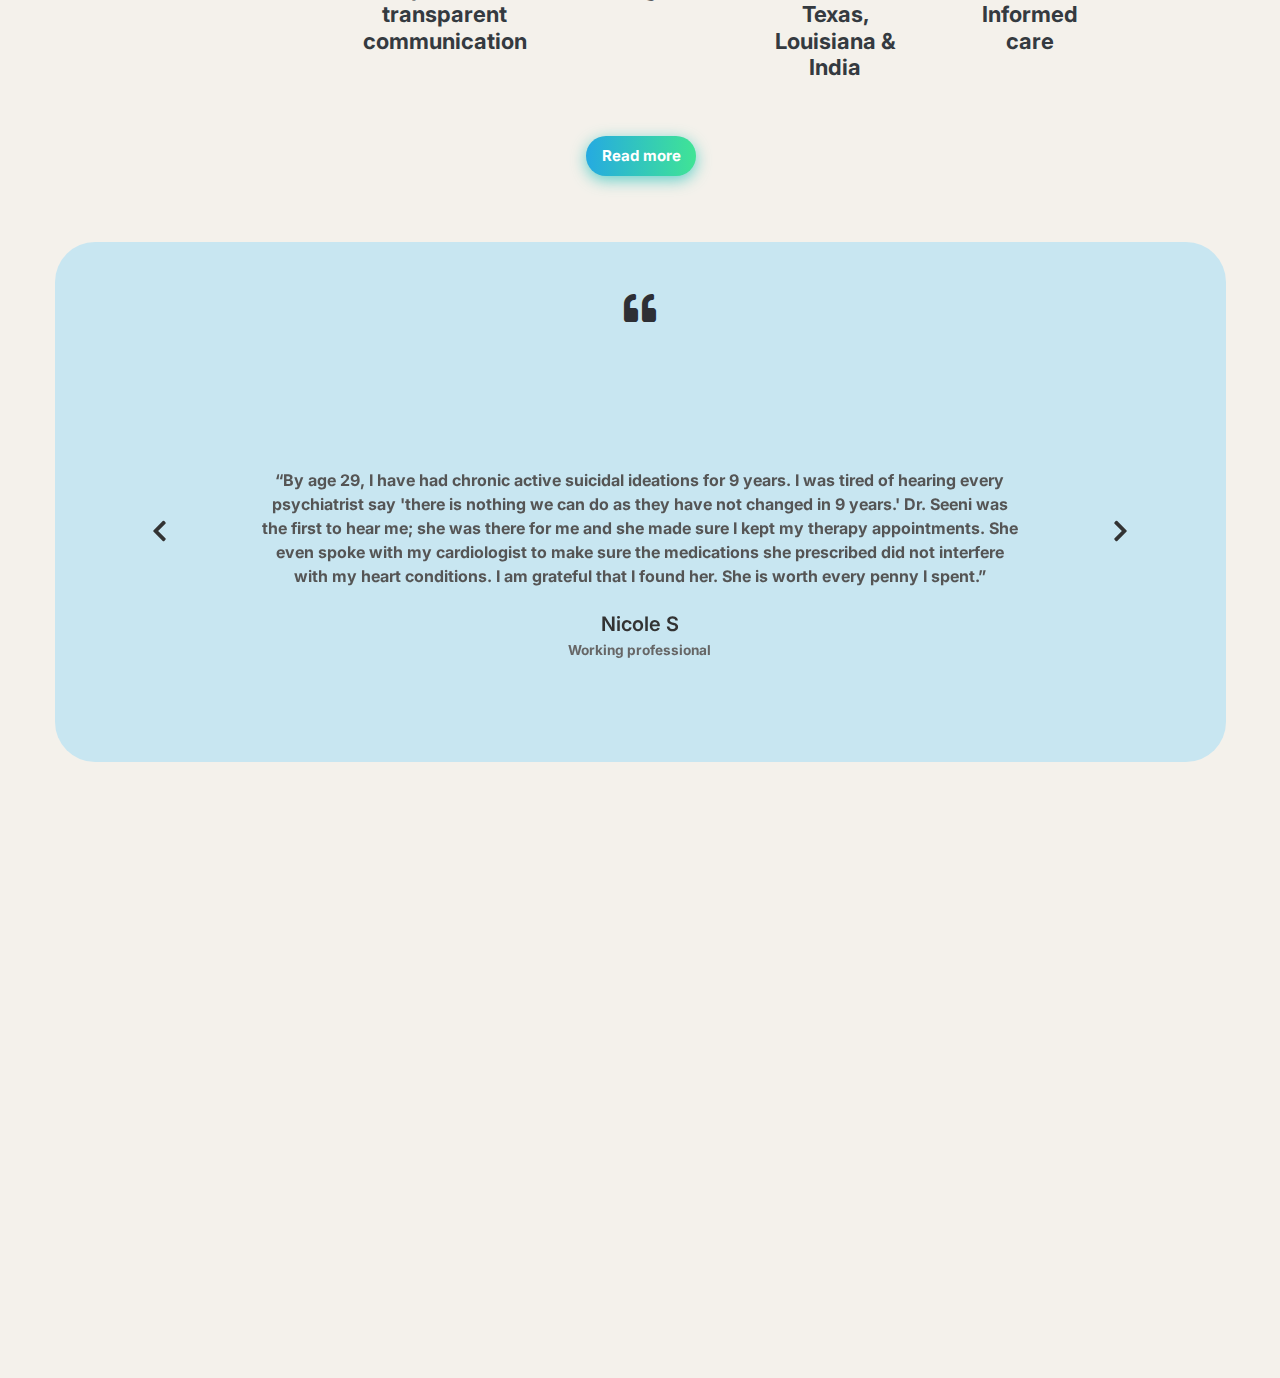
==== commit 1b622e6f: "Update index.html" ====
--- a/index.html
+++ b/index.html
@@ -624,11 +624,11 @@
                             <h4 class="text-dark mb-3">Office Hours</h4>
 			
 				 
-                            <p>Mondays - 9 AM - 5 PM <br>
-                                Tuesdays - 9 AM - 5 PM <br>
-                                Wednesdays -  9 AM - 6 PM<br>
-                                Thursdays - 9 AM - 5 PM<br>
-                                Fridays - 9 AM - 5 PM <br></p>
+                            <p>Mondays - 5:30 PM -7:30 PM <br>
+                                Tuesdays - 5:30 PM -7:30 PM <br>
+                                Wednesdays -  5:30 PM -7:30 PM<br>
+                                Thursdays - 5:30 PM -7:30 PM<br>
+                                Fridays - 5:30 PM -7:30 PM <br></p>
                             Weekends and holidays
                                 <ul class="list-unstyled">
                                     <a href="https://intakeq.com/new/4sfupn"><li class="btn-nkd">Request here</li></a>
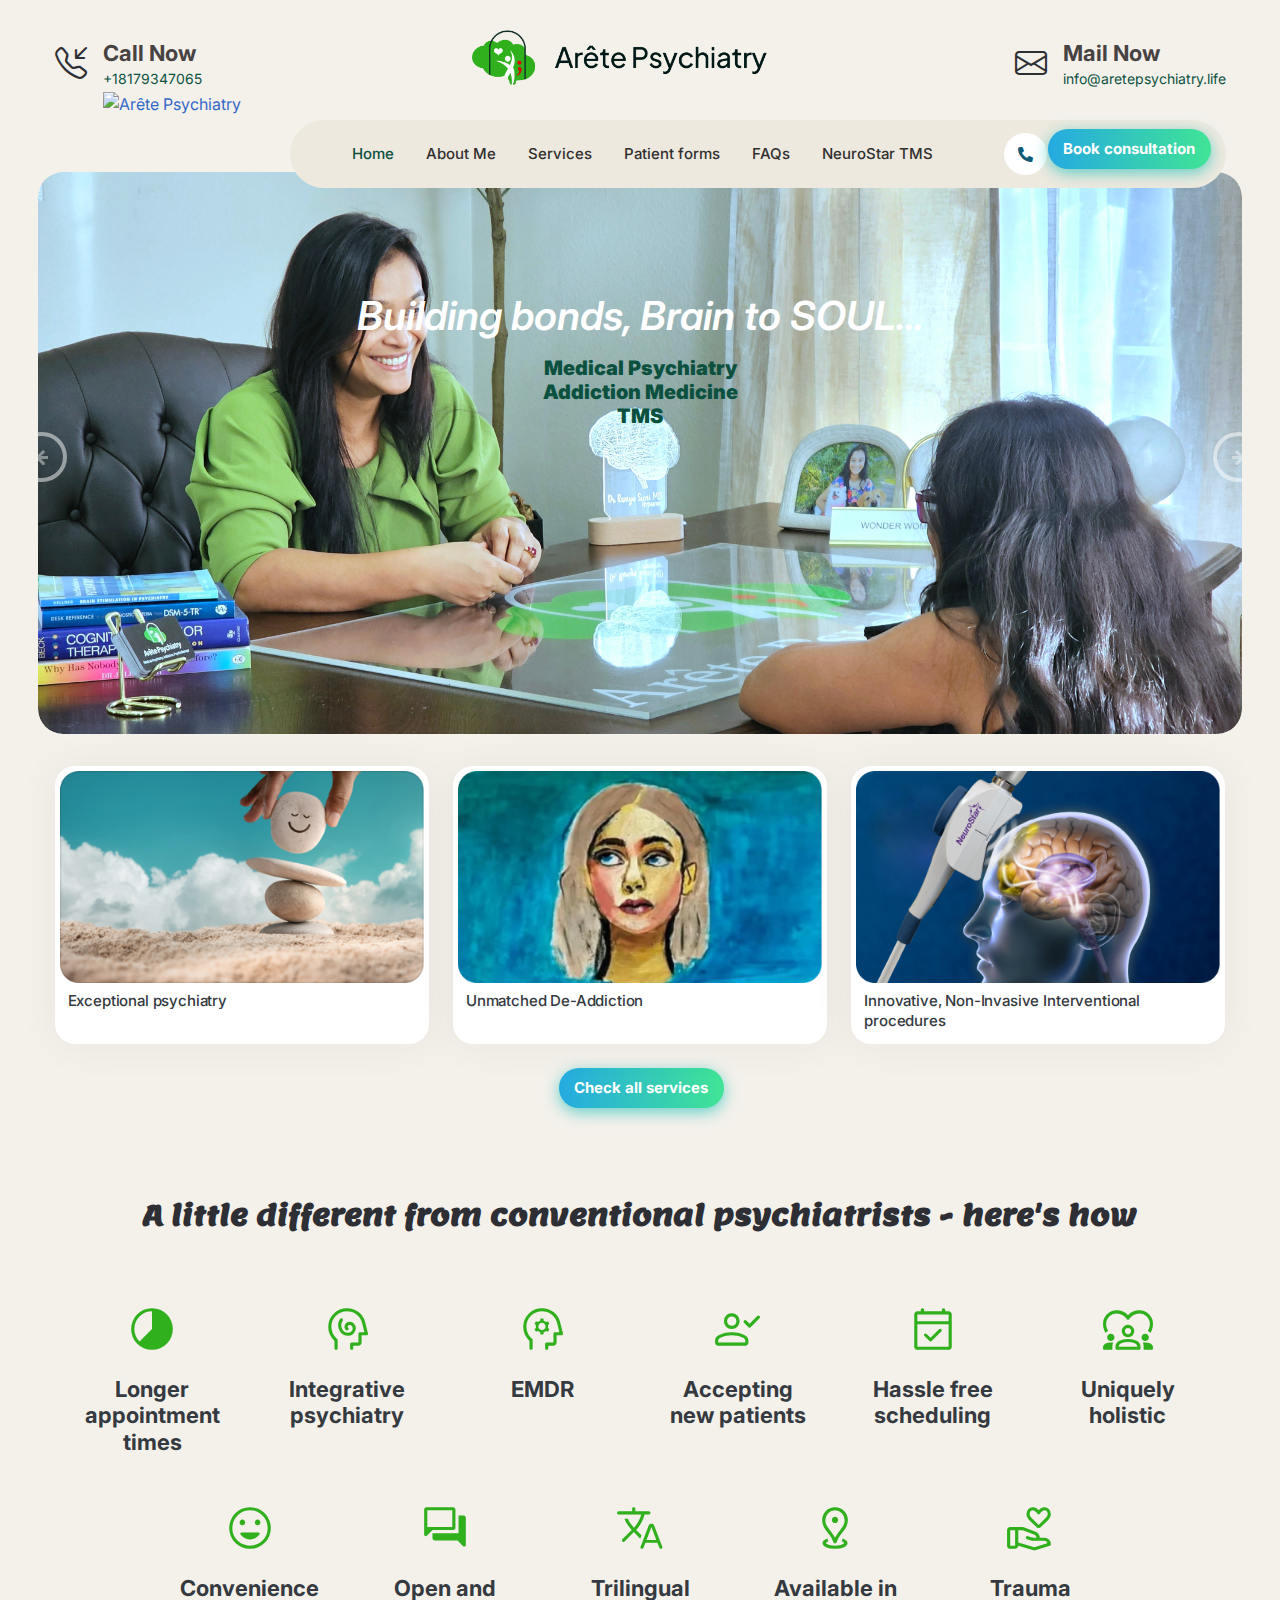
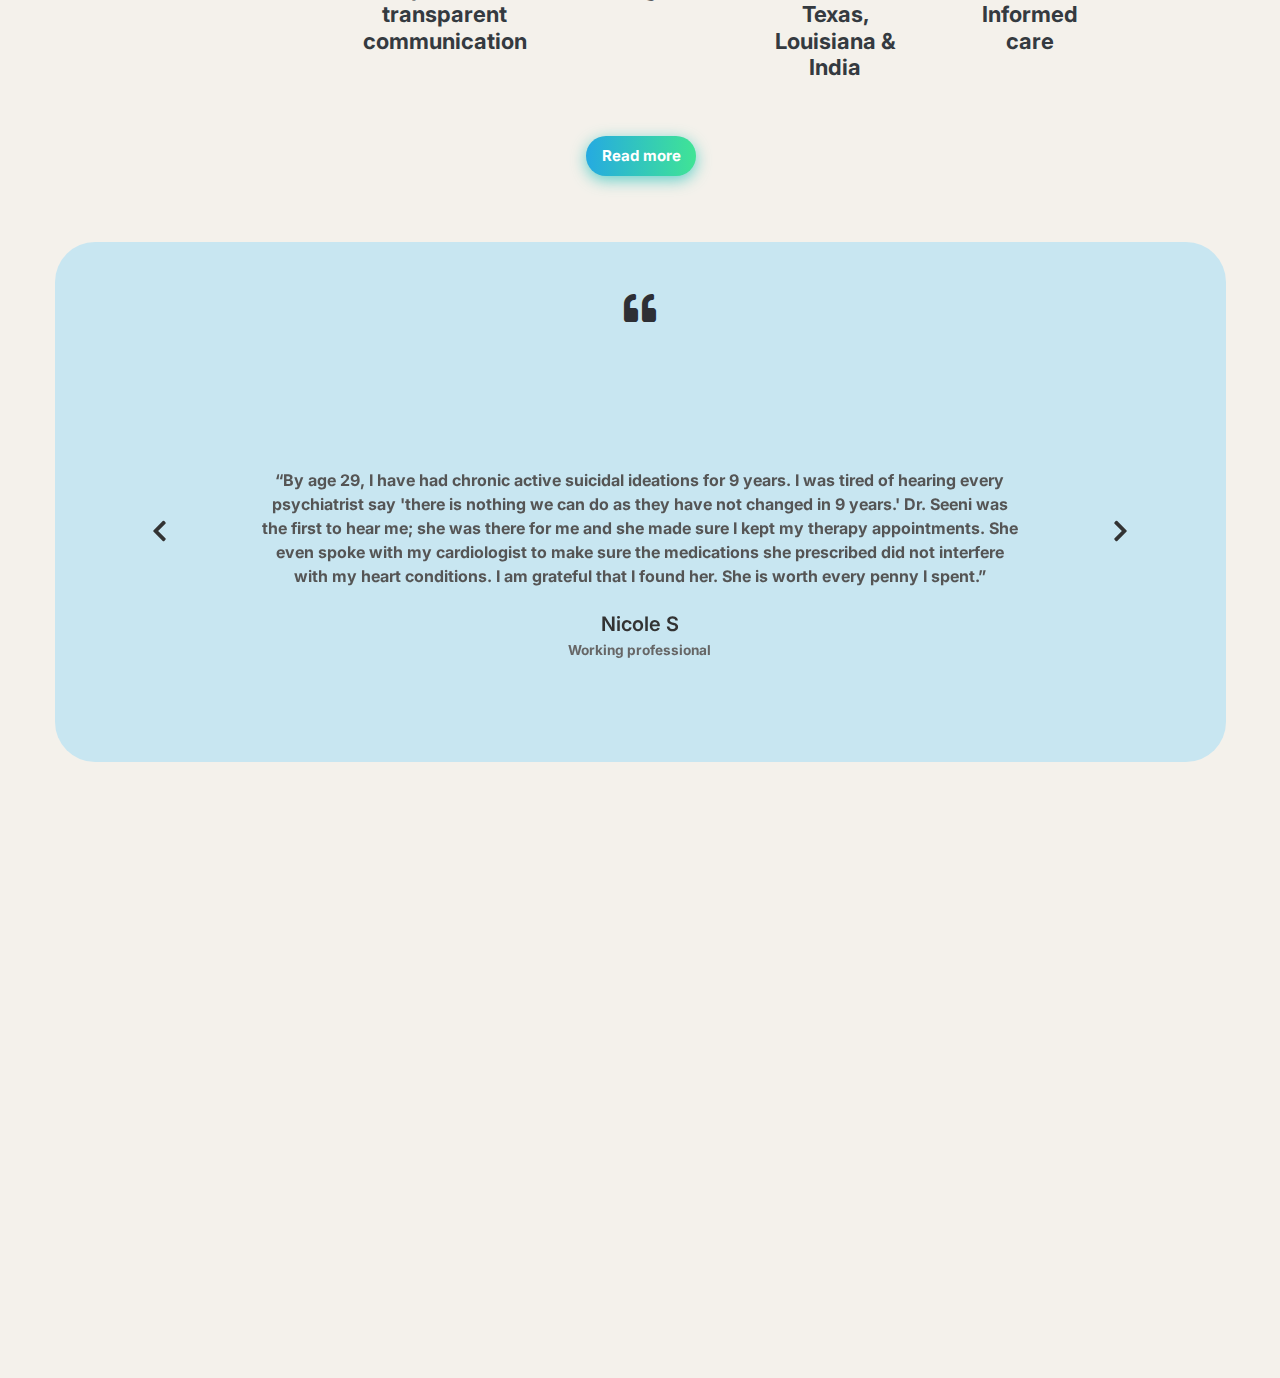
==== commit 5ad1208b: "Update index.html" ====
--- a/index.html
+++ b/index.html
@@ -3,7 +3,7 @@
 
 <head>
     <meta charset="utf-8">
-    <title>Dr. Ramya Seeni - Best Psychiatrist in Southlake, TX, USA</title>
+    <title>Dr. Ramya Seeni - Best Psychiatrist in Southlake, TX, USA |Suboxone provider in Southlake</title>
     <link href="https://fonts.googleapis.com/css2?family=Inter:wght@400;700&display=swap" rel="stylesheet">
 	<meta name="google-site-verification" content="6TH0GzVdwldFYflSRsWi0NjAMIQmOWmqR3O3P0oiIRc" />
     <meta content="width=device-width, initial-scale=1.0" name="viewport">
@@ -188,11 +188,8 @@
 <h1 class="text-white animated slideInRight mb-3" ><i>Building bonds, Brain to SOUL...</i></h1>
 <h5 class="text-black animated slideInRight mb-3"><b>
 Medical Psychiatry<br>
-Behavioral health<br>
 Addiction Medicine<br>
 TMS<br>
-EMDR<br>
-Psychotherapy.
 </div></div></div></div>
 
 <div class="slide"><img src="img/carousel-8.jpg"><div class="slide_content">
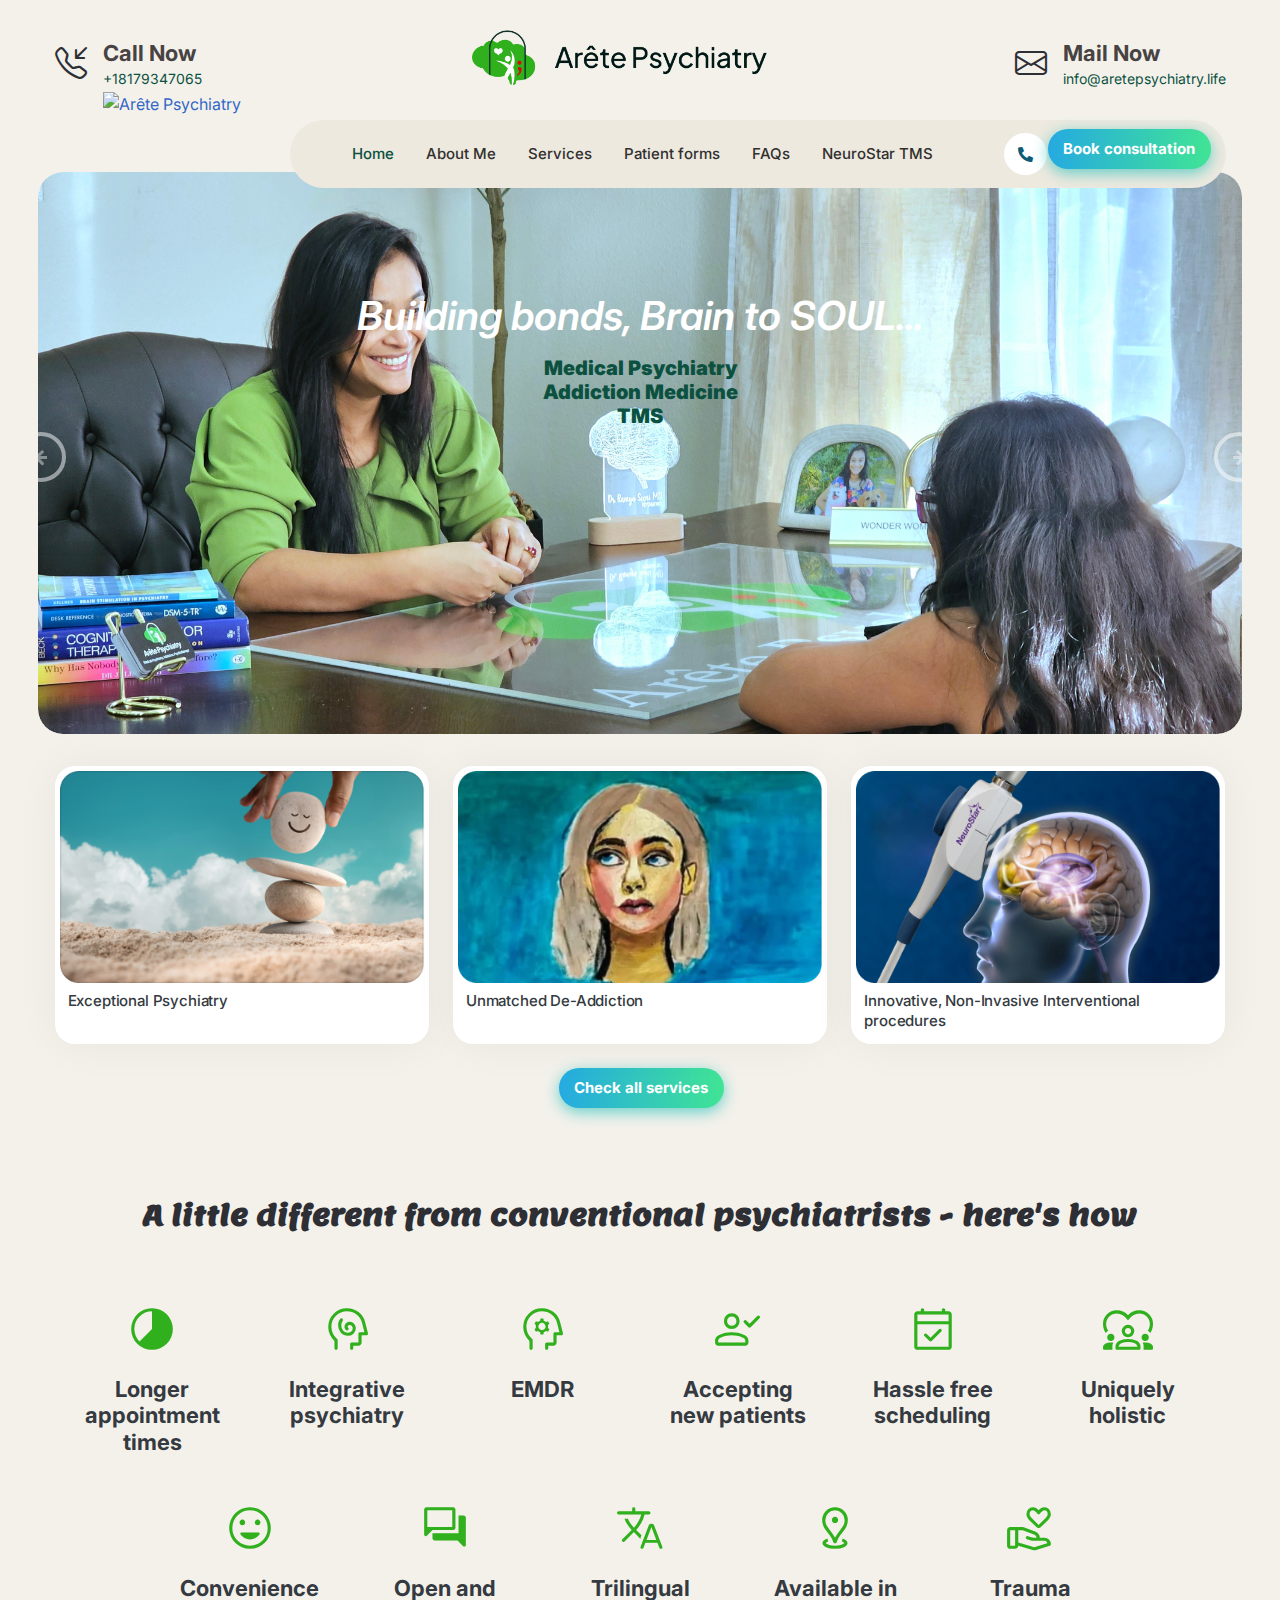
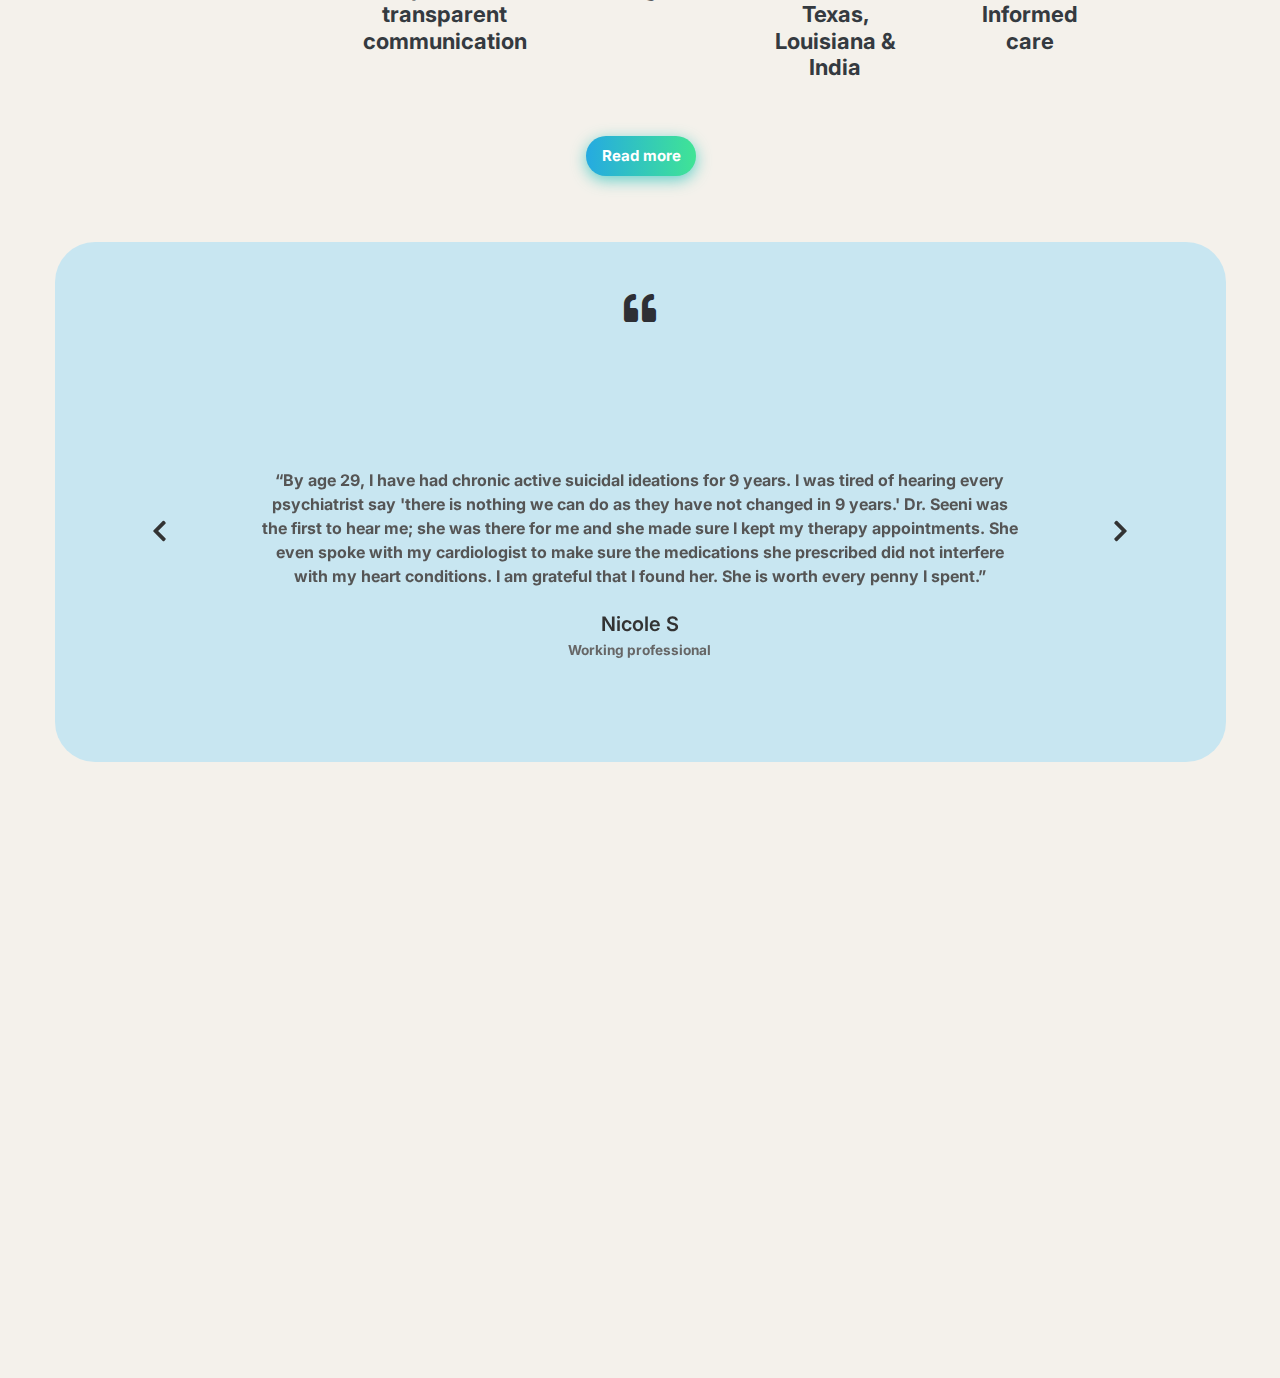
==== commit 5583f55b: "Update index.html" ====
--- a/index.html
+++ b/index.html
@@ -233,7 +233,7 @@
                     <div class="service-item">
                         <a href="#">
                         <img class="img-fluid w-100 mb-2" src="img/services/mental-health.png" alt="">
-                        <p class="mb-2 px-2 service-text">Exceptional psychiatry</p> </a>
+                        <p class="mb-2 px-2 service-text">Exceptional Psychiatry</p> </a>
                     </div>
                 </div>
 
@@ -242,7 +242,7 @@
                     <div class="modal-dialog modal-dialog-centered custom-modal-dialog">
                         <div class="modal-content custom-modal-content">
                             <div class="modal-header">
-                                <h5 class="modal-title" id="derpressionModalLabel">Exceptional psychiatry</h5>
+                                <h5 class="modal-title" id="derpressionModalLabel">Exceptional Psychiatry</h5>
                                 <button type="button" class="btn-close" data-bs-dismiss="modal" aria-label="Close"></button>
                             </div>
                             <div class="modal-body">
